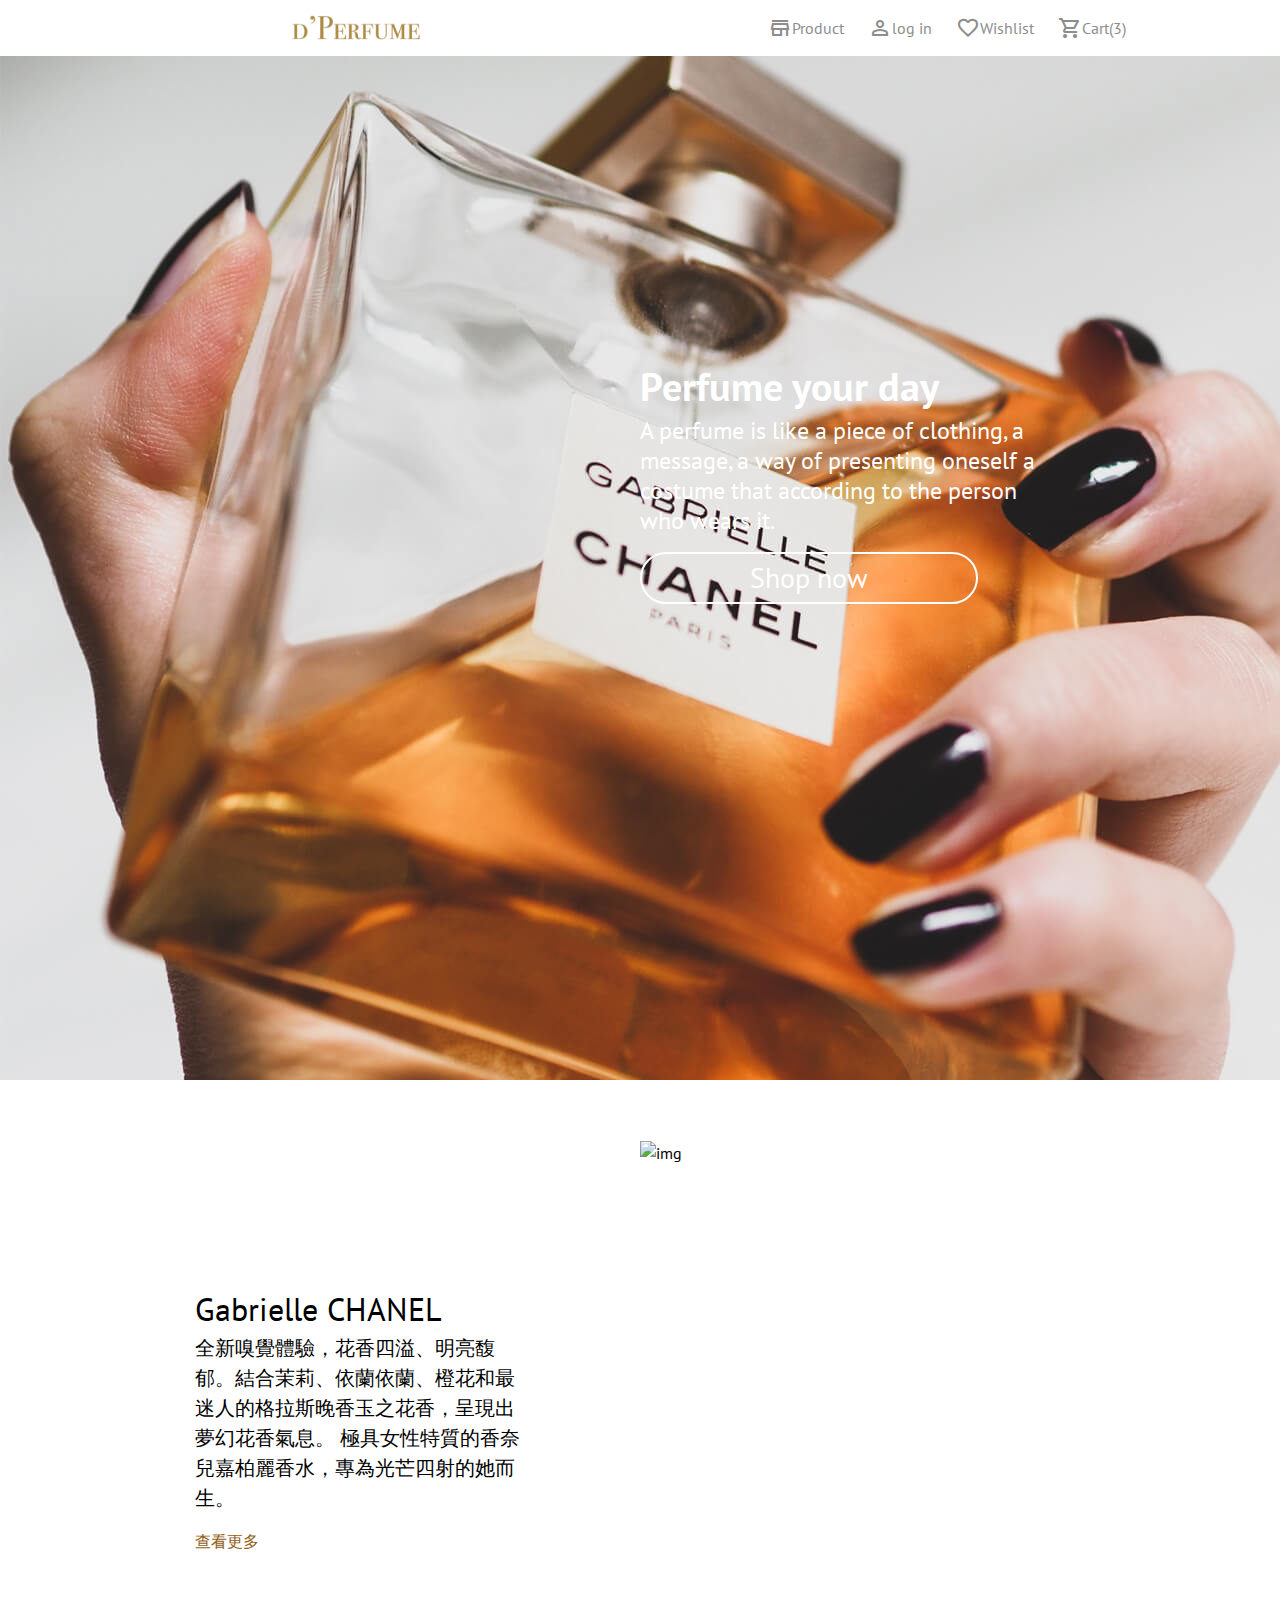
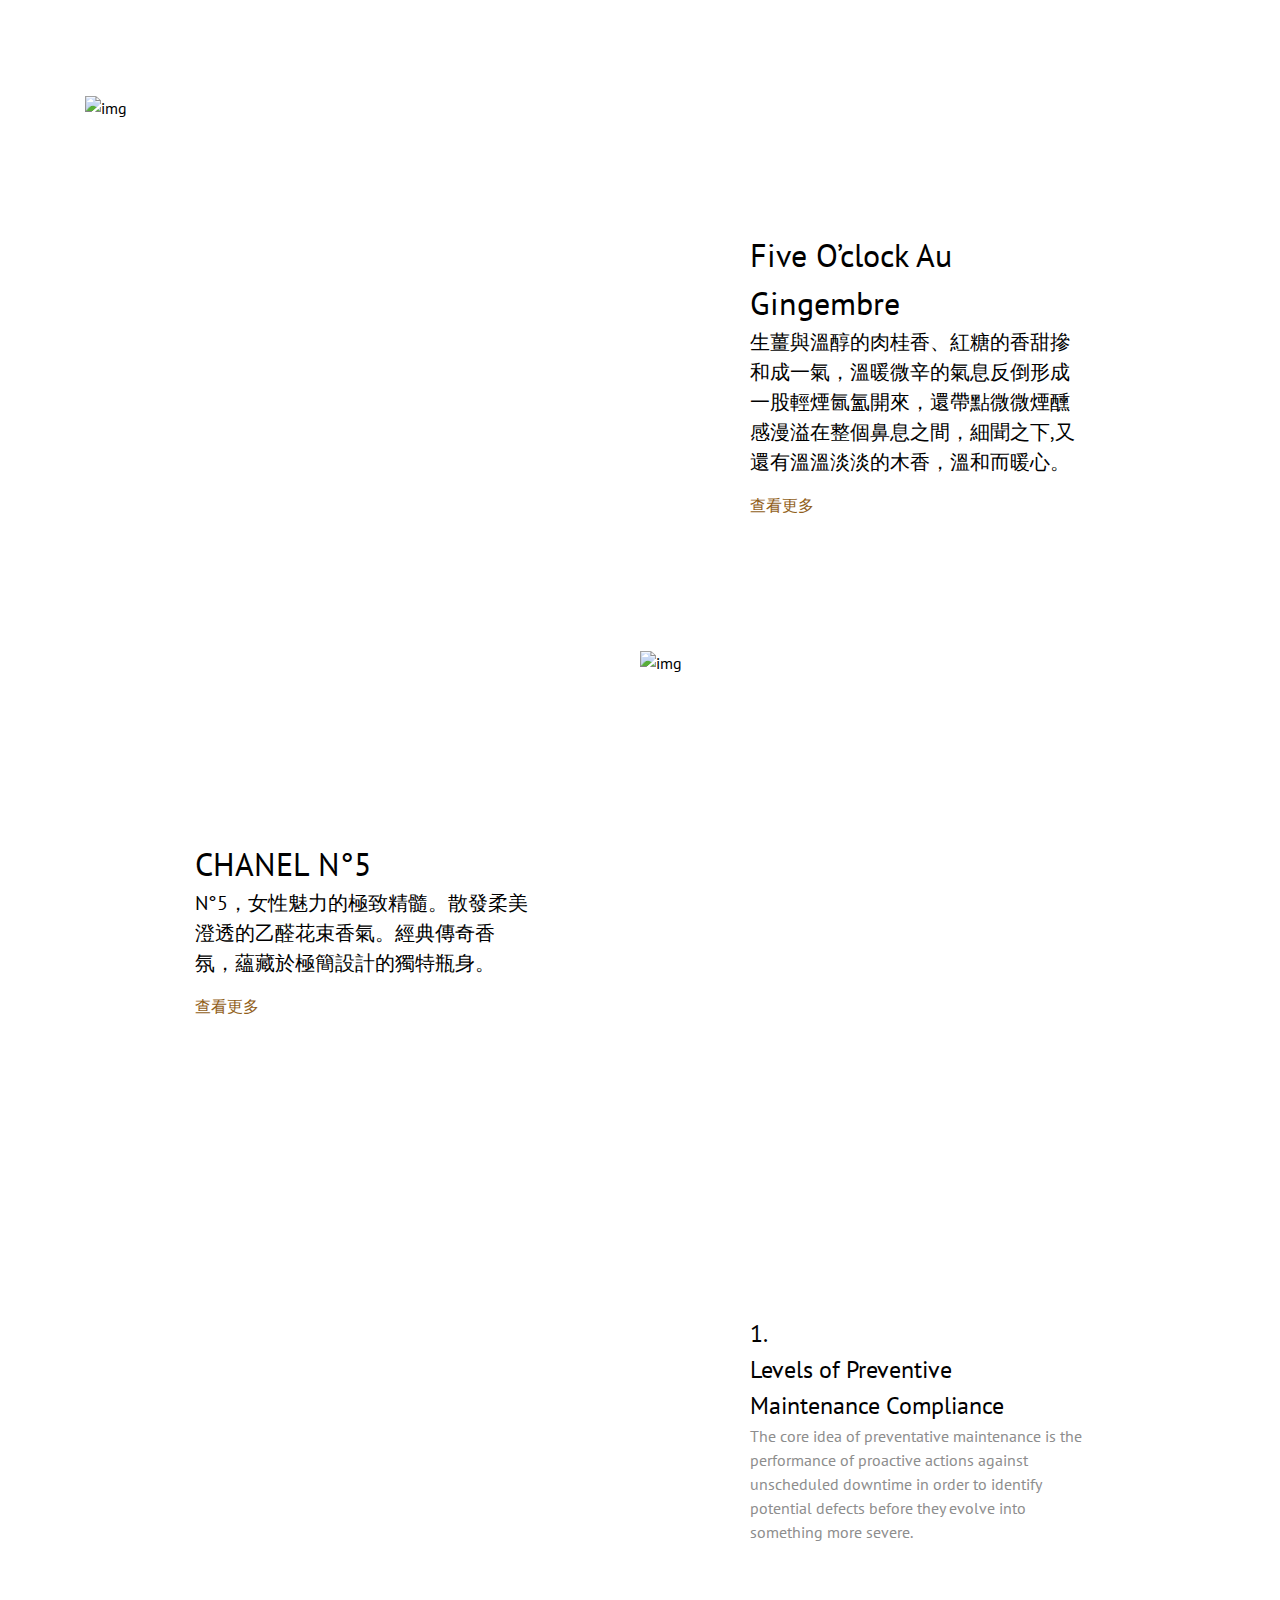
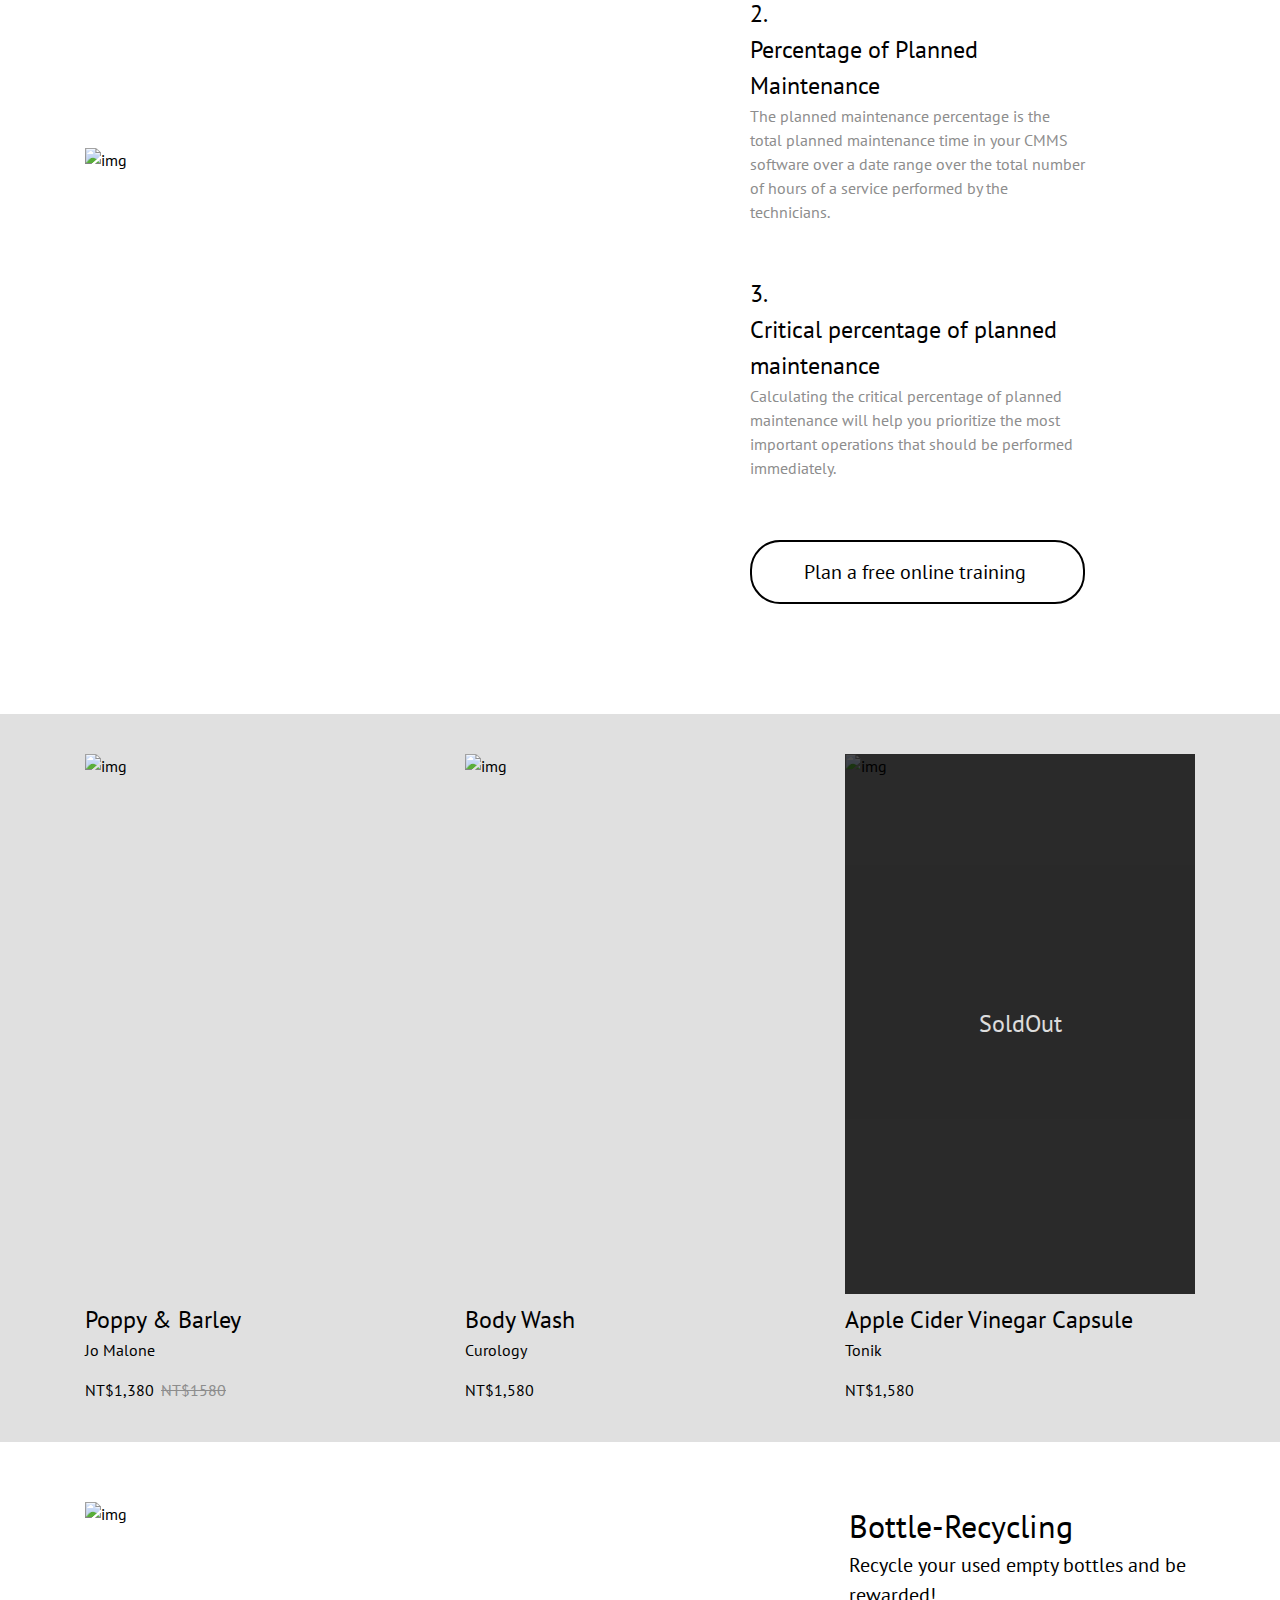
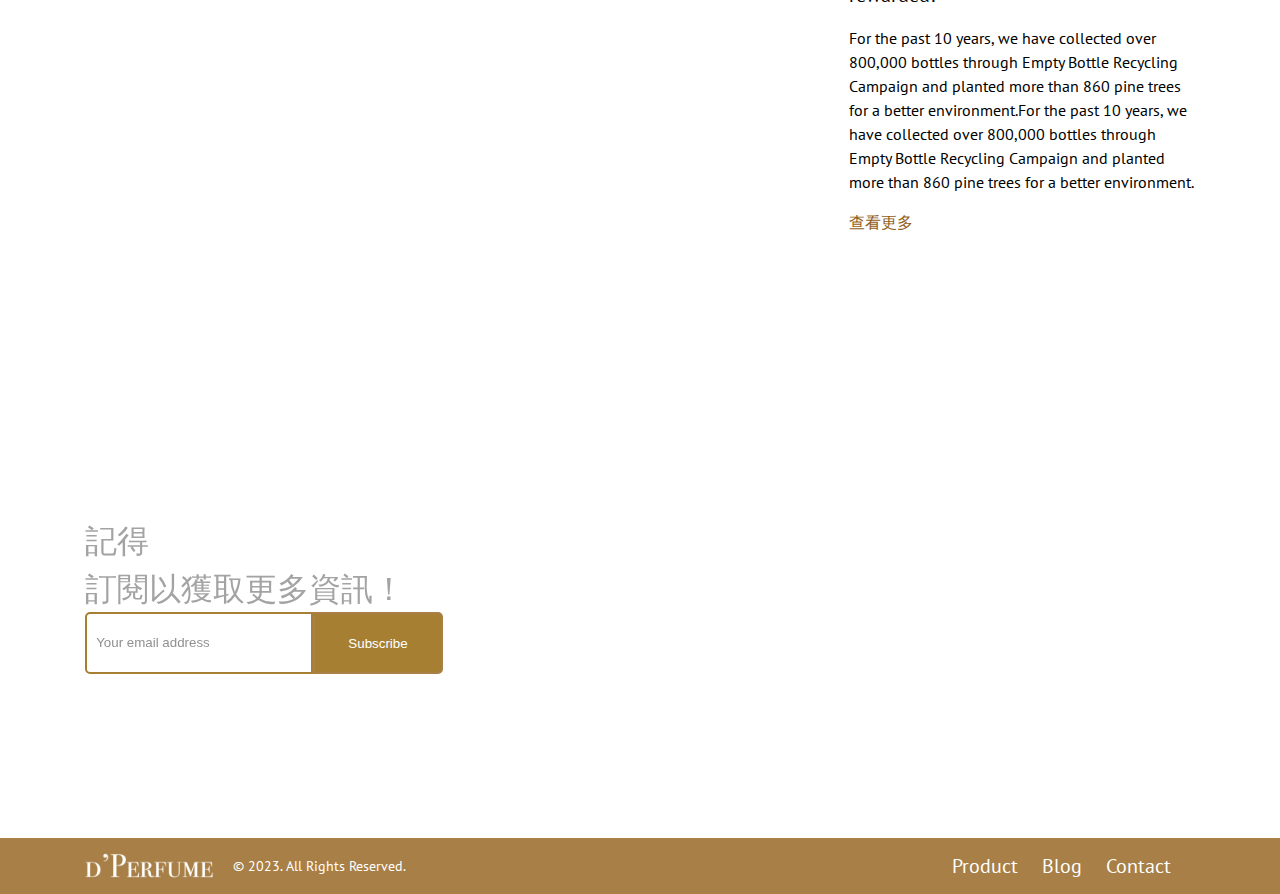
==== index.html @ e51daf15 "first" ====
<!doctype html>
<html lang="en">
  <head>
    <meta charset="UTF-8" />
    <meta http-equiv="X-UA-Compatible" content="IE=edge" />
    <meta name="viewport" content="width=device-width, initial-scale=1.0" />
    <title>Perfume</title>
    <link rel="stylesheet" href="./style/all.css" />
  </head>

  <body>
    <div class="nav d-flex align-center bg-color-white">
      <div
        class="logo padding-t9 padding-b9 d-flex align-center justify-center width-60"
      >
        <a href="#">
          <img src="./imgs/d’Perfume.png" alt="logo" />
        </a>
        <h1 class="hiddenH1">Perfume</h1>
      </div>
      <div class="menu">
        <ul class="d-flex padding-t16 padding-b16 width-40">
          <li class="d-flex margin-r24">
            <a href="#" class="d-flex decoration-none color-gray hover-nav">
              <span class="material-symbols-outlined"> store </span>
              <p>Product</p>
            </a>
          </li>
          <li class="d-flex margin-r24">
            <a href="#" class="d-flex decoration-none color-gray hover-nav">
              <span class="material-symbols-outlined"> person </span>
              <p class="nowrap">log in</p>
            </a>
          </li>
          <li class="d-flex margin-r24">
            <a href="#" class="d-flex decoration-none color-gray hover-nav">
              <span class="material-symbols-outlined"> favorite </span>
              <p>Wishlist</p>
            </a>
          </li>
          <li class="d-flex margin-r24">
            <a href="#" class="d-flex decoration-none color-gray hover-nav">
              <span class="material-symbols-outlined"> shopping_cart </span>
              <p>Cart(3)</p>
            </a>
          </li>
        </ul>
      </div>
      <div class="menu-mb d-flex width-100 end margin-r24">
        <a
          href="#"
          class="d-flex decoration-none color-gray hover-nav relative"
        >
          <span class="material-symbols-outlined number"> shopping_cart </span>
        </a>
        <a
          href=""
          class="d-flex decoration-none color-gray hover-nav margin-l24"
        >
          <span class="material-symbols-outlined"> menu </span>
        </a>
      </div>
    </div>
    <div class="container">
      <section class="introduce d-flex color-white relative">
        <div class="d-flex wrap align-center absolute">
          <h2 class="line-h60 font-40 font-weight-700">Perfume your day</h2>
          <p class="line-h30 font-24">
            A perfume is like a piece of clothing, a message, a way of
            presenting oneself a costume that according to the person who wears
            it.
          </p>
          <a
            href=""
            class="block decoration-none color-white border-radius-white padding-b12 padding-t12 padding-l108 padding-r108 margin-t16 font-28 hover-button-brown"
            >Shop now</a
          >
        </div>
      </section>
    </div>
    <div class="content product">
      <ul class="d-flex wrap height-100 gap-0">
        <li class="product-list-1 d-flex justify-center align-center">
          <div class="width-50 d-flex">
            <section class="padding-110">
              <h3 class="line-h48 font-32">Gabrielle CHANEL</h3>
              <p class="line-h30 font-20 font-light">
                全新嗅覺體驗，花香四溢、明亮馥郁。結合茉莉、依蘭依蘭、橙花和最迷人的格拉斯晚香玉之花香，呈現出夢幻花香氣息。
                極具女性特質的香奈兒嘉柏麗香水，專為光芒四射的她而生。
              </p>
              <a href="#" class="block decoration-none color-brown margin-t16"
                >查看更多</a
              >
            </section>
          </div>
          <div class="width-50">
            <div class="image-container">
              <img
                class="img-max"
                src="https://images.unsplash.com/photo-1563170351-be82bc888aa4?ixlib=rb-4.0.3&ixid=M3wxMjA3fDB8MHxwaG90by1wYWdlfHx8fGVufDB8fHx8fA%3D%3D&auto=format&fit=crop&w=736&q=80"
                alt="img"
              />
            </div>
          </div>
        </li>
        <li
          class="product-list-2 d-flex justify-center align-center row-reverse"
        >
          <div class="width-50 d-flex">
            <section class="padding-110">
              <h3 class="line-h48 font-32">Five O’clock Au Gingembre</h3>
              <p class="line-h30 font-20 font-light">
                生薑與溫醇的肉桂香、紅糖的香甜摻和成一氣，溫暖微辛的氣息反倒形成一股輕煙氤氳開來，還帶點微微煙醺感漫溢在整個鼻息之間，細聞之下,又還有溫溫淡淡的木香，溫和而暖心。
              </p>
              <a href="#" class="block decoration-none color-brown margin-t16"
                >查看更多</a
              >
            </section>
          </div>
          <div class="width-50">
            <div class="image-container">
              <img
                class="img-max"
                src="https://images.unsplash.com/photo-1588405748880-12d1d2a59f75?ixlib=rb-4.0.3&ixid=M3wxMjA3fDB8MHxwaG90by1wYWdlfHx8fGVufDB8fHx8fA%3D%3D&auto=format&fit=crop&w=687&q=80"
                alt="img"
              />
            </div>
          </div>
        </li>
        <li class="product-list-3 d-flex justify-center align-center">
          <div class="width-50 d-flex">
            <section class="padding-110">
              <h3 class="line-h48 font-32">CHANEL N°5</h3>
              <p class="line-h30 font-20 font-light">
                N°5，女性魅力的極致精髓。散發柔美澄透的乙醛花束香氣。經典傳奇香氛，蘊藏於極簡設計的獨特瓶身。
              </p>
              <a href="#" class="block decoration-none color-brown margin-t16"
                >查看更多</a
              >
            </section>
          </div>
          <div class="width-50">
            <div class="image-container">
              <img
                class="img-max"
                src="https://images.unsplash.com/photo-1610113233329-1c73b6f7fe98?ixlib=rb-4.0.3&ixid=M3wxMjA3fDB8MHxwaG90by1wYWdlfHx8fGVufDB8fHx8fA%3D%3D&auto=format&fit=crop&w=687&q=80"
                alt="img"
              />
            </div>
          </div>
        </li>
        <li
          class="product-list-4 d-flex justify-center align-center row-reverse"
        >
          <div class="width-50 d-flex">
            <section class="padding-110">
              <ul>
                <li>
                  <h3 class="line-h36 font-24">
                    1.<br />
                    Levels of Preventive Maintenance Compliance
                  </h3>
                  <p class="line-h24 font-light color-gray">
                    The core idea of preventative maintenance is the performance
                    of proactive actions against unscheduled downtime in order
                    to identify potential defects before they evolve into
                    something more severe.
                  </p>
                </li>
                <li>
                  <h3 class="line-h36 font-24 margin-t52">
                    2.<br />
                    Percentage of Planned Maintenance
                  </h3>
                  <p class="line-h24 font-light color-gray">
                    The planned maintenance percentage is the total planned
                    maintenance time in your CMMS software over a date range
                    over the total number of hours of a service performed by the
                    technicians.
                  </p>
                </li>
                <li>
                  <h3 class="line-h36 font-24 margin-t52">
                    3.<br />
                    Critical percentage of planned maintenance
                  </h3>
                  <p class="line-h24 font-light color-gray">
                    Calculating the critical percentage of planned maintenance
                    will help you prioritize the most important operations that
                    should be performed immediately.
                  </p>
                </li>
              </ul>
              <div class="button">
                <a
                  href="#"
                  class="block decoration-none border-radius-black margin-t60 padding-t18 padding-b18 padding-l52 padding-r52 font-20 color-primary hover-button-product"
                  >Plan a free online training</a
                >
              </div>
            </section>
          </div>
          <div class="width-50">
            <div>
              <img src="https://picsum.photos/555/1108" alt="img" />
            </div>
          </div>
        </li>
      </ul>
    </div>
    <div class="promotion bg-color-lightGray padding-t40 padding-b40">
      <div class="content">
        <ul class="d-flex justify-between gap-30">
          <li class="promotion-list-1 width-33">
            <div class="d-flex wrap">
              <img
                width="350px"
                height="540px"
                src="https://plus.unsplash.com/premium_photo-1670445044667-3c24bd5330b4?ixlib=rb-4.0.3&ixid=M3wxMjA3fDB8MHxwaG90by1wYWdlfHx8fGVufDB8fHx8fA%3D%3D&auto=format&fit=crop&w=687&q=80"
                alt="img"
              />
              
            </div>
            <h4 class="width-100 font-24 line-h36 margin-t8">
              Poppy & Barley
            </h4>
            <small class="width-100 font-16 line-h24"> Jo Malone </small>
            <p class="price margin-t16 relative">
              <span>NT$1,380</span>
            </p>
          </li>
          <li class="promotion-list-2 width-33">
            <div class="d-flex wrap">
              <img
                width="350px"
                height="540px"
                src="https://images.unsplash.com/photo-1533603208986-24fd819e718a?ixlib=rb-4.0.3&ixid=M3wxMjA3fDB8MHxwaG90by1wYWdlfHx8fGVufDB8fHx8fA%3D%3D&auto=format&fit=crop&w=687&q=80"
                alt="img"
              />
              
            </div>
            <h4 class="width-100 font-24 line-h36 margin-t8">Body Wash</h4>
              <small class="width-100 font-16 line-h24"> Curology </small>
              <p class="price margin-t16">NT$1,580</p>
          </li>
          <li class="promotion-list-3 width-33 ">
            <div class="d-flex wrap relative soldOut">
              <img 
                width="350px"
                height="540px"
                src="https://images.unsplash.com/photo-1541108564883-bec8126021f5?ixlib=rb-4.0.3&ixid=M3wxMjA3fDB8MHxwaG90by1wYWdlfHx8fGVufDB8fHx8fA%3D%3D&auto=format&fit=crop&w=687&q=80"
                alt="img"
              />
            
            </div>
            <h4 class="width-100 font-24 line-h36 margin-t8">
              Apple Cider Vinegar Capsule
            </h4>
            <small class="width-100 font-16 line-h24"> Tonik </small>
            <p class="price margin-t16">NT$1,580</p>
          </li>
        </ul>
      </div>
    </div>
    <div class="container">
      <div class="environment content d-flex margin-t60 margin-b60 gap-30">
        <div class="width-68">
          <img
            src="https://images.unsplash.com/photo-1588514912908-8f5891714f8d?ixlib=rb-4.0.3&ixid=M3wxMjA3fDB8MHxwaG90by1wYWdlfHx8fGVufDB8fHx8fA%3D%3D&auto=format&fit=crop&w=1169&q=80"
            alt="img"
          />
        </div>
        <div class="width-32 d-flex align-center">
          <section class="d-flex wrap">
            <h2 class="line-h48 font-32">Bottle-Recycling</h2>
            <h3 class="line-h30 font-20 font-light">
              Recycle your used empty bottles and be rewarded!
            </h3>
            <p class="line-h24 font-16 font-light margin-t16 font-light">
              For the past 10 years, we have collected over 800,000 bottles
              through Empty Bottle Recycling Campaign and planted more than 860
              pine trees for a better environment.For the past 10 years, we have
              collected over 800,000 bottles through Empty Bottle Recycling
              Campaign and planted more than 860 pine trees for a better
              environment.
            </p>
            <a href="#" class="block decoration-none color-brown margin-t16"
              >查看更多</a
            >
          </section>
        </div>
      </div>
    </div>
    <footer class="footer relative">
      <div class="footer_container">
        <div class="d-flex height-60px align-center wrap subscribe width-100">
          <h3 class="line-h48 font-32 color-gray d-flex wrap width-100">
            記得<br />訂閱以獲取更多資訊！
          </h3>
          <div class="d-flex align-center">
            <input
              class="line-h60"
              type="text"
              placeholder="  Your email address"
            />
            <button type="submit">Subscribe</button>
          </div>
        </div>
      </div>

      <div class="nav-bottom bg-color-brown ">
        <div class=" d-flex content">
          <div class="logo padding-t9 padding-b9 d-flex align-center width-60">
            <a href="#">
              <img src="./imgs/d’Perfumew.png" alt="logo" />
            </a>
            <p class="right color-white margin-l20 line-h16 font-14 nowrap">
              © 2023. All Rights Reserved.
            </p>
          </div>
          <ul
            class="footer-list d-flex align-center color-white end width-100 line-h24 font-20"
          >
            <li class="margin-r24">
              <a href="#" class="decoration-none color-white">Product</a>
            </li>
            <li class="margin-r24">
              <a href="#" class="decoration-none color-white">Blog</a>
            </li>
            <li class="margin-r24">
              <a href="#" class="decoration-none color-white">Contact</a>
            </li>
          </ul>
        </div>
      </div>
    </footer>
  </body>
</html>
---- style/all.css ----
@import url("https://fonts.googleapis.com/css2?family=PT+Sans:ital,wght@0,400;0,700;1,400;1,700&display=swap");
@import url("https://fonts.googleapis.com/css2?family=Material+Symbols+Outlined:opsz,wght,FILL,GRAD@20..48,100..700,0..1,-50..200");
html, body, div, span, applet, object, iframe,
h1, h2, h3, h4, h5, h6, p, blockquote, pre,
a, abbr, acronym, address, big, cite, code,
del, dfn, em, img, ins, kbd, q, s, samp,
small, strike, strong, sub, sup, tt, var,
b, u, i, center,
dl, dt, dd, ol, ul, li,
fieldset, form, label, legend,
table, caption, tbody, tfoot, thead, tr, th, td,
article, aside, canvas, details, embed,
figure, figcaption, footer, header, hgroup,
menu, nav, output, ruby, section, summary,
time, mark, audio, video {
  margin: 0;
  padding: 0;
  border: 0;
  font-size: 100%;
  font: inherit;
  vertical-align: baseline;
}

/* HTML5 display-role reset for older browsers */
article, aside, details, figcaption, figure,
footer, header, hgroup, menu, nav, section {
  display: block;
}

body {
  line-height: 1;
}

ol, ul {
  list-style: none;
}

blockquote, q {
  quotes: none;
}

blockquote:before, blockquote:after,
q:before, q:after {
  content: "";
  content: none;
}

table {
  border-collapse: collapse;
  border-spacing: 0;
}

body {
  font-family: "PT Sans", sans-serif;
  font-weight: 400;
  box-sizing: border-box;
  line-height: 24px;
  background-image: url("../imgs/banner.jpg");
  background-repeat: no-repeat;
  width: 100%;
  height: 600px;
}

.font-weight-700 {
  font-weight: 700;
}
.font-light {
  font-weight: lighter;
}

img {
  max-width: 100%;
  height: auto;
  display: block;
}

footer {
  background-image: url(https://images.unsplash.com/photo-1598634222670-87c5f558119c?ixlib=rb-4.0.3&ixid=M3wxMjA3fDB8MHxwaG90by1wYWdlfHx8fGVufDB8fHx8fA%3D%3D&auto=format&fit=crop&w=1170&q=80);
  background-repeat: no-repeat;
  background-size: cover;
  background-position: bottom;
  opacity: 0.8;
  width: 100%;
  height: 600px;
}

.container {
  max-width: 1920px;
  margin: 0 auto;
}

.content {
  max-width: 1110px;
  margin: 0 auto;
}

.footer_container {
  max-width: 1110px;
  margin: 0 auto;
  padding: 0px 15px;
}

.d-flex {
  display: flex;
}

.row-reverse {
  flex-direction: row-reverse;
}

.wrap {
  flex-wrap: wrap;
}

.justify-between {
  justify-content: space-between;
}
.justify-center {
  justify-content: center;
}
.justify-evenly {
  justify-content: space-evenly;
}

.start {
  justify-content: flex-start;
}

.end {
  justify-content: flex-end;
}

.align-center {
  align-items: center;
}

.inline-block {
  display: inline-block;
}

.block {
  display: block;
}

.nowrap {
  white-space: nowrap;
}

.none {
  display: none;
}

.margin-auto {
  margin: 0 auto;
}
.margin-t8 {
  margin-top: 8px;
}
.margin-t16 {
  margin-top: 16px;
}
.margin-t20 {
  margin-top: 20px;
}
.margin-t40 {
  margin-top: 40px;
}
.margin-t52 {
  margin-top: 52px;
}
.margin-t60 {
  margin-top: 60px;
}
.margin-r24 {
  margin-right: 24px;
}
.margin-l20 {
  margin-left: 20px;
}
.margin-l24 {
  margin-left: 24px;
}
.margin-b22 {
  margin-bottom: 22px;
}
.margin-b60 {
  margin-bottom: 60px;
}

.padding-108 {
  padding: 108px;
}
.padding-110 {
  padding: 110px;
}
.padding-t9 {
  padding-top: 9px;
}
.padding-t12 {
  padding-top: 12px;
}
.padding-t16 {
  padding-top: 16px;
}
.padding-t18 {
  padding-top: 18px;
}
.padding-t40 {
  padding-top: 40px;
}
.padding-t110 {
  padding-top: 110px;
}
.padding-b9 {
  padding-bottom: 9px;
}
.padding-b12 {
  padding-bottom: 12px;
}
.padding-b16 {
  padding-bottom: 16px;
}
.padding-b18 {
  padding-bottom: 18px;
}
.padding-b40 {
  padding-bottom: 40px;
}
.padding-b110 {
  padding-bottom: 110px;
}
.padding-r24 {
  padding-right: 24px;
}
.padding-r52 {
  padding-right: 52px;
}
.padding-r108 {
  padding-right: 108px;
}
.padding-l24 {
  padding-left: 24px;
}
.padding-l52 {
  padding-left: 52px;
}
.padding-l108 {
  padding-left: 108px;
}

.gap-0 {
  gap: 0;
}
.gap-10 {
  gap: 10px;
}
.gap-30 {
  gap: 30px;
}

.line-h24 {
  line-height: 24px;
}
.line-h30 {
  line-height: 30px;
}
.line-h36 {
  line-height: 36px;
}
.line-h48 {
  line-height: 48px;
}
.line-h60 {
  line-height: 60px;
}

.border-radius-white {
  border-radius: 30px;
  border: 2px solid #FFFFFF;
}
.border-radius-black {
  border-radius: 30px;
  border: 2px solid #000000;
}
.border-radius-subscribe {
  border-radius: 0px 4px 4px 0px;
}

.font-primary {
  font-size: 16px;
}
.font-14 {
  font-size: 14px;
}
.font-20 {
  font-size: 20px;
}
.font-24 {
  font-size: 24px;
}
.font-28 {
  font-size: 28px;
}
.font-32 {
  font-size: 32px;
}
.font-40 {
  font-size: 40px;
}

.color-primary {
  color: #000000;
}
.color-brown {
  color: #916019;
}
.color-lightBrown {
  color: #AC8A46;
}
.color-gray {
  color: #8D8D8D;
}
.color-lightGray {
  color: #E0E0E0;
}
.color-white {
  color: #FFFFFF;
}

.bg-color-white {
  background-color: #FFFFFF;
}
.bg-color-lightGray {
  background-color: #E0E0E0;
}
.bg-color-brown {
  background-color: #916019;
}

.width-30 {
  width: 30%;
}
.width-32 {
  width: 32%;
}
.width-33 {
  width: 33%;
}
.width-40 {
  width: 40%;
}
.width-45 {
  width: 45%;
}
.width-50 {
  width: 50%;
}
.width-60 {
  width: 60%;
}
.width-68 {
  width: 68%;
}
.width-70 {
  width: 70%;
}
.width-100 {
  width: 100%;
}

.height-20 {
  height: 20%;
}
.height-50 {
  height: 50%;
}
.height-100 {
  height: 100%;
}
.height-60px {
  height: 60px;
}

.hiddenH1 {
  text-indent: 101%;
  white-space: nowrap;
  overflow: hidden;
}

.relative {
  position: relative;
}

.absolute {
  position: absolute;
}

.border {
  border: 1px solid red;
}

.image-container {
  position: relative;
  overflow: hidden;
  width: 100%;
  height: 0;
  padding-bottom: 100%;
}

.img-max {
  position: absolute;
  top: 0;
  left: 0;
  width: 555px;
  height: 555px;
  -o-object-fit: cover;
     object-fit: cover;
}

.img-promotion {
  position: absolute;
  top: 0;
  left: 0;
  -o-object-fit: cover;
     object-fit: cover;
}

input {
  width: 220px;
  height: 56px;
  border-radius: 5px 0px 0px 5px;
  border: 2px solid #916000;
}

button {
  width: 130px;
  height: 62px;
  background-color: #916000;
  display: inline-block;
  border: 2px solid #916019;
  border-radius: 0px 5px 5px 0px;
  color: #FFFFFF;
}

.nav-bottom {
  position: absolute;
  bottom: 0px;
  width: 100%;
}

.active-page {
  border-bottom: 1px solid #AC8A46;
  color: #AC8A46;
}

.hover-page:hover {
  border-bottom: 1px solid #AC8A46;
  color: #AC8A46;
}
.hover-nav:hover {
  color: #000000;
}
.hover-button-white:hover {
  border: #FFFFFF 2px solid;
  color: #FFFFFF;
}
.hover-button-brown:hover {
  border: #916019 1px solid;
  background-color: #916019;
}
.hover-button-product:hover {
  border: #916019 2px solid;
  background-color: #916019;
  color: #FFFFFF;
}

.decoration-none {
  text-decoration: none;
}

.number::after {
  content: "3";
  position: absolute;
  width: 14px;
  height: 14px;
  border-radius: 50%;
  background-color: #916019;
  top: -4px;
  left: 12px;
  color: #FFFFFF;
  font-size: 10px;
  text-align: center;
}

.price span::after {
  content: "NT$1580";
  color: #8D8D8D;
  text-decoration: line-through;
  position: absolute;
  left: 76px;
}

.email::after {
  content: "Subscribe";
  position: absolute;
  width: 142px;
  height: 68px;
  background-color: #916019;
  border-radius: 2px;
  top: 21px;
  left: 228px;
  color: #FFFFFF;
  text-align: center;
  line-height: 62px;
  font-size: 16px;
}

.soldOut {
  background-color: #8D8D8D;
  -o-object-fit: contain;
     object-fit: contain;
  z-index: 990;
}

.promotion-list-3 div::before {
  content: "SoldOut";
  position: absolute;
  top: 0;
  left: 0;
  width: 100%;
  height: 100%;
  font-size: 24px;
  line-height: 36px;
  background-color: black;
  opacity: 0.7;
  z-index: 1;
  color: #FFFFFF;
  display: flex;
  justify-content: center;
  align-items: center;
}

.menu-mb {
  display: none;
}
@media (max-width: 992px) {
  .menu-mb {
    display: block;
    display: flex;
  }
}
@media (max-width: 1200px) {
  .menu-mb {
    display: block;
    display: flex;
  }
}
@media (max-width: 992px) {
  .menu-mb {
    display: block;
    display: flex;
  }
}
@media (max-width: 768px) {
  .menu-mb {
    display: block;
    display: flex;
  }
}
@media (max-width: 576px) {
  .menu-mb {
    display: block;
    display: flex;
  }
}
@media (max-width: 375px) {
  .menu-mb {
    display: block;
    display: flex;
  }
}

.menu {
  display: block;
}
@media (max-width: 992px) {
  .menu {
    display: none;
  }
}
@media (max-width: 1200px) {
  .menu {
    display: none;
  }
}
@media (max-width: 992px) {
  .menu {
    display: none;
  }
}
@media (max-width: 768px) {
  .menu {
    display: none;
  }
}
@media (max-width: 576px) {
  .menu {
    display: none;
  }
}
@media (max-width: 375px) {
  .menu {
    display: none;
  }
}

.introduce {
  left: 60%;
  top: 300px;
  width: 25%;
}
@media (max-width: 1550px) {
  .introduce {
    left: 50%;
    width: 33%;
  }
}
@media (max-width: 1200px) {
  .introduce {
    left: 50%;
    width: 33%;
  }
}
@media (max-width: 992px) {
  .introduce {
    left: 50%;
    width: 33%;
  }
}
@media (max-width: 768px) {
  .introduce {
    left: 50%;
    width: 33%;
  }
}
@media (max-width: 576px) {
  .introduce {
    left: 50%;
    width: 33%;
  }
}
@media (max-width: 375px) {
  .introduce {
    left: 50%;
    width: 33%;
  }
}
@media (max-width: 1200px) {
  .introduce {
    left: 40%;
    width: 56%;
  }
}
@media (max-width: 1200px) {
  .introduce {
    left: 40%;
    width: 56%;
  }
}
@media (max-width: 992px) {
  .introduce {
    left: 40%;
    width: 56%;
  }
}
@media (max-width: 768px) {
  .introduce {
    left: 40%;
    width: 56%;
  }
}
@media (max-width: 576px) {
  .introduce {
    left: 40%;
    width: 56%;
  }
}
@media (max-width: 375px) {
  .introduce {
    left: 40%;
    width: 56%;
  }
}
@media (max-width: 768px) {
  .introduce {
    left: 0%;
    margin: 0 auto;
    width: 80%;
  }
}
@media (max-width: 1200px) {
  .introduce {
    left: 0%;
    margin: 0 auto;
    width: 80%;
  }
}
@media (max-width: 992px) {
  .introduce {
    left: 0%;
    margin: 0 auto;
    width: 80%;
  }
}
@media (max-width: 768px) {
  .introduce {
    left: 0%;
    margin: 0 auto;
    width: 80%;
  }
}
@media (max-width: 576px) {
  .introduce {
    left: 0%;
    margin: 0 auto;
    width: 80%;
  }
}
@media (max-width: 375px) {
  .introduce {
    left: 0%;
    margin: 0 auto;
    width: 80%;
  }
}
@media (max-width: 576px) {
  .introduce {
    width: 90%;
  }
}
@media (max-width: 1200px) {
  .introduce {
    width: 90%;
  }
}
@media (max-width: 992px) {
  .introduce {
    width: 90%;
  }
}
@media (max-width: 768px) {
  .introduce {
    width: 90%;
  }
}
@media (max-width: 576px) {
  .introduce {
    width: 90%;
  }
}
@media (max-width: 375px) {
  .introduce {
    width: 90%;
  }
}
@media (max-width: 375px) {
  .introduce {
    width: 100%;
  }
}
@media (max-width: 1200px) {
  .introduce {
    width: 100%;
  }
}
@media (max-width: 992px) {
  .introduce {
    width: 100%;
  }
}
@media (max-width: 768px) {
  .introduce {
    width: 100%;
  }
}
@media (max-width: 576px) {
  .introduce {
    width: 100%;
  }
}
@media (max-width: 375px) {
  .introduce {
    width: 100%;
  }
}

@media (max-width: 375px) {
  .introduce h2 {
    font-size: 32px;
    line-height: 48px;
  }
}
@media (max-width: 1200px) {
  .introduce h2 {
    font-size: 32px;
    line-height: 48px;
  }
}
@media (max-width: 992px) {
  .introduce h2 {
    font-size: 32px;
    line-height: 48px;
  }
}
@media (max-width: 768px) {
  .introduce h2 {
    font-size: 32px;
    line-height: 48px;
  }
}
@media (max-width: 576px) {
  .introduce h2 {
    font-size: 32px;
    line-height: 48px;
  }
}
@media (max-width: 375px) {
  .introduce h2 {
    font-size: 32px;
    line-height: 48px;
  }
}

@media (max-width: 576px) {
  .introduce a {
    margin: 0 auto;
    margin-top: 13px;
    line-height: 34px;
    font-size: 28px;
  }
}
@media (max-width: 1200px) {
  .introduce a {
    margin: 0 auto;
    margin-top: 13px;
    line-height: 34px;
    font-size: 28px;
  }
}
@media (max-width: 992px) {
  .introduce a {
    margin: 0 auto;
    margin-top: 13px;
    line-height: 34px;
    font-size: 28px;
  }
}
@media (max-width: 768px) {
  .introduce a {
    margin: 0 auto;
    margin-top: 13px;
    line-height: 34px;
    font-size: 28px;
  }
}
@media (max-width: 576px) {
  .introduce a {
    margin: 0 auto;
    margin-top: 13px;
    line-height: 34px;
    font-size: 28px;
  }
}
@media (max-width: 375px) {
  .introduce a {
    margin: 0 auto;
    margin-top: 13px;
    line-height: 34px;
    font-size: 28px;
  }
}
@media (max-width: 375px) {
  .introduce a {
    padding: 14px 108px;
  }
}
@media (max-width: 1200px) {
  .introduce a {
    padding: 14px 108px;
  }
}
@media (max-width: 992px) {
  .introduce a {
    padding: 14px 108px;
  }
}
@media (max-width: 768px) {
  .introduce a {
    padding: 14px 108px;
  }
}
@media (max-width: 576px) {
  .introduce a {
    padding: 14px 108px;
  }
}
@media (max-width: 375px) {
  .introduce a {
    padding: 14px 108px;
  }
}

@media (max-width: 375px) {
  .logo {
    margin-left: 24px;
  }
}
@media (max-width: 1200px) {
  .logo {
    margin-left: 24px;
  }
}
@media (max-width: 992px) {
  .logo {
    margin-left: 24px;
  }
}
@media (max-width: 768px) {
  .logo {
    margin-left: 24px;
  }
}
@media (max-width: 576px) {
  .logo {
    margin-left: 24px;
  }
}
@media (max-width: 375px) {
  .logo {
    margin-left: 24px;
  }
}

.product {
  margin-top: 1085px;
}

@media (max-width: 992px) {
  .footer-list {
    display: none;
  }
}
@media (max-width: 1200px) {
  .footer-list {
    display: none;
  }
}
@media (max-width: 992px) {
  .footer-list {
    display: none;
  }
}
@media (max-width: 768px) {
  .footer-list {
    display: none;
  }
}
@media (max-width: 576px) {
  .footer-list {
    display: none;
  }
}
@media (max-width: 375px) {
  .footer-list {
    display: none;
  }
}

@media (max-width: 992px) {
  .right {
    white-space: nowrap;
  }
}
@media (max-width: 1200px) {
  .right {
    white-space: nowrap;
  }
}
@media (max-width: 992px) {
  .right {
    white-space: nowrap;
  }
}
@media (max-width: 768px) {
  .right {
    white-space: nowrap;
  }
}
@media (max-width: 576px) {
  .right {
    white-space: nowrap;
  }
}
@media (max-width: 375px) {
  .right {
    white-space: nowrap;
  }
}

@media (max-width: 992px) {
  .container,
  .content {
    padding: 0px 15px;
  }
}
@media (max-width: 1200px) {
  .container,
  .content {
    padding: 0px 15px;
  }
}
@media (max-width: 992px) {
  .container,
  .content {
    padding: 0px 15px;
  }
}
@media (max-width: 768px) {
  .container,
  .content {
    padding: 0px 15px;
  }
}
@media (max-width: 576px) {
  .container,
  .content {
    padding: 0px 15px;
  }
}
@media (max-width: 375px) {
  .container,
  .content {
    padding: 0px 15px;
  }
}

.subscribe {
  padding: 13% 0px;
}
@media (max-width: 1550px) {
  .subscribe {
    padding: 20% 0px;
    margin: 0 auto;
  }
}
@media (max-width: 1200px) {
  .subscribe {
    padding: 20% 0px;
    margin: 0 auto;
  }
}
@media (max-width: 992px) {
  .subscribe {
    padding: 20% 0px;
    margin: 0 auto;
  }
}
@media (max-width: 768px) {
  .subscribe {
    padding: 20% 0px;
    margin: 0 auto;
  }
}
@media (max-width: 576px) {
  .subscribe {
    padding: 20% 0px;
    margin: 0 auto;
  }
}
@media (max-width: 375px) {
  .subscribe {
    padding: 20% 0px;
    margin: 0 auto;
  }
}
@media (max-width: 768px) {
  .subscribe {
    padding: 30% 0px;
    justify-content: center;
  }
}
@media (max-width: 1200px) {
  .subscribe {
    padding: 30% 0px;
    justify-content: center;
  }
}
@media (max-width: 992px) {
  .subscribe {
    padding: 30% 0px;
    justify-content: center;
  }
}
@media (max-width: 768px) {
  .subscribe {
    padding: 30% 0px;
    justify-content: center;
  }
}
@media (max-width: 576px) {
  .subscribe {
    padding: 30% 0px;
    justify-content: center;
  }
}
@media (max-width: 375px) {
  .subscribe {
    padding: 30% 0px;
    justify-content: center;
  }
}

@media (max-width: 768px) {
  .subscribe h3 {
    justify-content: center;
  }
}
@media (max-width: 1200px) {
  .subscribe h3 {
    justify-content: center;
  }
}
@media (max-width: 992px) {
  .subscribe h3 {
    justify-content: center;
  }
}
@media (max-width: 768px) {
  .subscribe h3 {
    justify-content: center;
  }
}
@media (max-width: 576px) {
  .subscribe h3 {
    justify-content: center;
  }
}
@media (max-width: 375px) {
  .subscribe h3 {
    justify-content: center;
  }
}

@media (max-width: 992px) {
  .product li {
    flex-wrap: wrap;
    flex-direction: column-reverse;
  }
}
@media (max-width: 1200px) {
  .product li {
    flex-wrap: wrap;
    flex-direction: column-reverse;
  }
}
@media (max-width: 992px) {
  .product li {
    flex-wrap: wrap;
    flex-direction: column-reverse;
  }
}
@media (max-width: 768px) {
  .product li {
    flex-wrap: wrap;
    flex-direction: column-reverse;
  }
}
@media (max-width: 576px) {
  .product li {
    flex-wrap: wrap;
    flex-direction: column-reverse;
  }
}
@media (max-width: 375px) {
  .product li {
    flex-wrap: wrap;
    flex-direction: column-reverse;
  }
}

@media (max-width: 992px) {
  .product .product-list-1 div,
  .product .product-list-2 div,
  .product .product-list-3 div,
  .product .product-list-4 div {
    width: 100%;
    margin: 0 auto;
    margin-top: 8px;
  }
  .product .product-list-1 div .img-max,
  .product .product-list-2 div .img-max,
  .product .product-list-3 div .img-max,
  .product .product-list-4 div .img-max {
    width: 100%;
    height: 100%;
  }
}
@media (max-width: 1200px) {
  .product .product-list-1 div,
  .product .product-list-2 div,
  .product .product-list-3 div,
  .product .product-list-4 div {
    width: 100%;
    margin: 0 auto;
    margin-top: 8px;
  }
  .product .product-list-1 div .img-max,
  .product .product-list-2 div .img-max,
  .product .product-list-3 div .img-max,
  .product .product-list-4 div .img-max {
    width: 100%;
    height: 100%;
  }
}
@media (max-width: 992px) {
  .product .product-list-1 div,
  .product .product-list-2 div,
  .product .product-list-3 div,
  .product .product-list-4 div {
    width: 100%;
    margin: 0 auto;
    margin-top: 8px;
  }
  .product .product-list-1 div .img-max,
  .product .product-list-2 div .img-max,
  .product .product-list-3 div .img-max,
  .product .product-list-4 div .img-max {
    width: 100%;
    height: 100%;
  }
}
@media (max-width: 768px) {
  .product .product-list-1 div,
  .product .product-list-2 div,
  .product .product-list-3 div,
  .product .product-list-4 div {
    width: 100%;
    margin: 0 auto;
    margin-top: 8px;
  }
  .product .product-list-1 div .img-max,
  .product .product-list-2 div .img-max,
  .product .product-list-3 div .img-max,
  .product .product-list-4 div .img-max {
    width: 100%;
    height: 100%;
  }
}
@media (max-width: 576px) {
  .product .product-list-1 div,
  .product .product-list-2 div,
  .product .product-list-3 div,
  .product .product-list-4 div {
    width: 100%;
    margin: 0 auto;
    margin-top: 8px;
  }
  .product .product-list-1 div .img-max,
  .product .product-list-2 div .img-max,
  .product .product-list-3 div .img-max,
  .product .product-list-4 div .img-max {
    width: 100%;
    height: 100%;
  }
}
@media (max-width: 375px) {
  .product .product-list-1 div,
  .product .product-list-2 div,
  .product .product-list-3 div,
  .product .product-list-4 div {
    width: 100%;
    margin: 0 auto;
    margin-top: 8px;
  }
  .product .product-list-1 div .img-max,
  .product .product-list-2 div .img-max,
  .product .product-list-3 div .img-max,
  .product .product-list-4 div .img-max {
    width: 100%;
    height: 100%;
  }
}

@media (max-width: 992px) {
  .product .product-list-1 div a,
  .product .product-list-2 div a,
  .product .product-list-3 div a {
    margin-top: 8px;
  }
}
@media (max-width: 1200px) {
  .product .product-list-1 div a,
  .product .product-list-2 div a,
  .product .product-list-3 div a {
    margin-top: 8px;
  }
}
@media (max-width: 992px) {
  .product .product-list-1 div a,
  .product .product-list-2 div a,
  .product .product-list-3 div a {
    margin-top: 8px;
  }
}
@media (max-width: 768px) {
  .product .product-list-1 div a,
  .product .product-list-2 div a,
  .product .product-list-3 div a {
    margin-top: 8px;
  }
}
@media (max-width: 576px) {
  .product .product-list-1 div a,
  .product .product-list-2 div a,
  .product .product-list-3 div a {
    margin-top: 8px;
  }
}
@media (max-width: 375px) {
  .product .product-list-1 div a,
  .product .product-list-2 div a,
  .product .product-list-3 div a {
    margin-top: 8px;
  }
}

@media (max-width: 992px) {
  .product .product-list-1 section,
  .product .product-list-2 section,
  .product .product-list-3 section,
  .product .product-list-4 section {
    padding: 0px;
  }
}
@media (max-width: 1200px) {
  .product .product-list-1 section,
  .product .product-list-2 section,
  .product .product-list-3 section,
  .product .product-list-4 section {
    padding: 0px;
  }
}
@media (max-width: 992px) {
  .product .product-list-1 section,
  .product .product-list-2 section,
  .product .product-list-3 section,
  .product .product-list-4 section {
    padding: 0px;
  }
}
@media (max-width: 768px) {
  .product .product-list-1 section,
  .product .product-list-2 section,
  .product .product-list-3 section,
  .product .product-list-4 section {
    padding: 0px;
  }
}
@media (max-width: 576px) {
  .product .product-list-1 section,
  .product .product-list-2 section,
  .product .product-list-3 section,
  .product .product-list-4 section {
    padding: 0px;
  }
}
@media (max-width: 375px) {
  .product .product-list-1 section,
  .product .product-list-2 section,
  .product .product-list-3 section,
  .product .product-list-4 section {
    padding: 0px;
  }
}

@media (max-width: 992px) {
  .product .product-list-2,
  .product .product-list-3,
  .product .product-list-4 {
    margin-top: 32px;
  }
}
@media (max-width: 1200px) {
  .product .product-list-2,
  .product .product-list-3,
  .product .product-list-4 {
    margin-top: 32px;
  }
}
@media (max-width: 992px) {
  .product .product-list-2,
  .product .product-list-3,
  .product .product-list-4 {
    margin-top: 32px;
  }
}
@media (max-width: 768px) {
  .product .product-list-2,
  .product .product-list-3,
  .product .product-list-4 {
    margin-top: 32px;
  }
}
@media (max-width: 576px) {
  .product .product-list-2,
  .product .product-list-3,
  .product .product-list-4 {
    margin-top: 32px;
  }
}
@media (max-width: 375px) {
  .product .product-list-2,
  .product .product-list-3,
  .product .product-list-4 {
    margin-top: 32px;
  }
}

@media (max-width: 992px) {
  .product-list-4 h3 {
    line-height: 36px;
  }
}
@media (max-width: 1200px) {
  .product-list-4 h3 {
    line-height: 36px;
  }
}
@media (max-width: 992px) {
  .product-list-4 h3 {
    line-height: 36px;
  }
}
@media (max-width: 768px) {
  .product-list-4 h3 {
    line-height: 36px;
  }
}
@media (max-width: 576px) {
  .product-list-4 h3 {
    line-height: 36px;
  }
}
@media (max-width: 375px) {
  .product-list-4 h3 {
    line-height: 36px;
  }
}

@media (max-width: 992px) {
  .product-list-4 p {
    line-height: 20px;
  }
}
@media (max-width: 1200px) {
  .product-list-4 p {
    line-height: 20px;
  }
}
@media (max-width: 992px) {
  .product-list-4 p {
    line-height: 20px;
  }
}
@media (max-width: 768px) {
  .product-list-4 p {
    line-height: 20px;
  }
}
@media (max-width: 576px) {
  .product-list-4 p {
    line-height: 20px;
  }
}
@media (max-width: 375px) {
  .product-list-4 p {
    line-height: 20px;
  }
}

@media (max-width: 768px) {
  .button > a {
    margin-top: 20px;
    padding: 18px 52px;
    text-align: center;
  }
}
@media (max-width: 1200px) {
  .button > a {
    margin-top: 20px;
    padding: 18px 52px;
    text-align: center;
  }
}
@media (max-width: 992px) {
  .button > a {
    margin-top: 20px;
    padding: 18px 52px;
    text-align: center;
  }
}
@media (max-width: 768px) {
  .button > a {
    margin-top: 20px;
    padding: 18px 52px;
    text-align: center;
  }
}
@media (max-width: 576px) {
  .button > a {
    margin-top: 20px;
    padding: 18px 52px;
    text-align: center;
  }
}
@media (max-width: 375px) {
  .button > a {
    margin-top: 20px;
    padding: 18px 52px;
    text-align: center;
  }
}

@media (max-width: 992px) {
  .promotion {
    margin-top: 40px;
  }
}
@media (max-width: 1200px) {
  .promotion {
    margin-top: 40px;
  }
}
@media (max-width: 992px) {
  .promotion {
    margin-top: 40px;
  }
}
@media (max-width: 768px) {
  .promotion {
    margin-top: 40px;
  }
}
@media (max-width: 576px) {
  .promotion {
    margin-top: 40px;
  }
}
@media (max-width: 375px) {
  .promotion {
    margin-top: 40px;
  }
}

@media (max-width: 992px) {
  .promotion ul {
    flex-wrap: wrap;
    justify-content: center;
  }
}
@media (max-width: 1200px) {
  .promotion ul {
    flex-wrap: wrap;
    justify-content: center;
  }
}
@media (max-width: 992px) {
  .promotion ul {
    flex-wrap: wrap;
    justify-content: center;
  }
}
@media (max-width: 768px) {
  .promotion ul {
    flex-wrap: wrap;
    justify-content: center;
  }
}
@media (max-width: 576px) {
  .promotion ul {
    flex-wrap: wrap;
    justify-content: center;
  }
}
@media (max-width: 375px) {
  .promotion ul {
    flex-wrap: wrap;
    justify-content: center;
  }
}

@media (max-width: 992px) {
  .promotion-list-1,
  .promotion-list-2,
  .promotion-list-3 {
    width: 100%;
  }
}
@media (max-width: 1200px) {
  .promotion-list-1,
  .promotion-list-2,
  .promotion-list-3 {
    width: 100%;
  }
}
@media (max-width: 992px) {
  .promotion-list-1,
  .promotion-list-2,
  .promotion-list-3 {
    width: 100%;
  }
}
@media (max-width: 768px) {
  .promotion-list-1,
  .promotion-list-2,
  .promotion-list-3 {
    width: 100%;
  }
}
@media (max-width: 576px) {
  .promotion-list-1,
  .promotion-list-2,
  .promotion-list-3 {
    width: 100%;
  }
}
@media (max-width: 375px) {
  .promotion-list-1,
  .promotion-list-2,
  .promotion-list-3 {
    width: 100%;
  }
}

@media (max-width: 992px) {
  .promotion section img {
    width: 100%;
    height: 100%;
  }
}
@media (max-width: 1200px) {
  .promotion section img {
    width: 100%;
    height: 100%;
  }
}
@media (max-width: 992px) {
  .promotion section img {
    width: 100%;
    height: 100%;
  }
}
@media (max-width: 768px) {
  .promotion section img {
    width: 100%;
    height: 100%;
  }
}
@media (max-width: 576px) {
  .promotion section img {
    width: 100%;
    height: 100%;
  }
}
@media (max-width: 375px) {
  .promotion section img {
    width: 100%;
    height: 100%;
  }
}

@media (max-width: 992px) {
  .price {
    margin-top: 4px;
  }
}
@media (max-width: 1200px) {
  .price {
    margin-top: 4px;
  }
}
@media (max-width: 992px) {
  .price {
    margin-top: 4px;
  }
}
@media (max-width: 768px) {
  .price {
    margin-top: 4px;
  }
}
@media (max-width: 576px) {
  .price {
    margin-top: 4px;
  }
}
@media (max-width: 375px) {
  .price {
    margin-top: 4px;
  }
}

@media (max-width: 992px) {
  .price p {
    line-height: 24px;
  }
}
@media (max-width: 1200px) {
  .price p {
    line-height: 24px;
  }
}
@media (max-width: 992px) {
  .price p {
    line-height: 24px;
  }
}
@media (max-width: 768px) {
  .price p {
    line-height: 24px;
  }
}
@media (max-width: 576px) {
  .price p {
    line-height: 24px;
  }
}
@media (max-width: 375px) {
  .price p {
    line-height: 24px;
  }
}

@media (max-width: 992px) {
  .environment {
    margin-top: 40px;
    flex-wrap: wrap;
  }
}
@media (max-width: 1200px) {
  .environment {
    margin-top: 40px;
    flex-wrap: wrap;
  }
}
@media (max-width: 992px) {
  .environment {
    margin-top: 40px;
    flex-wrap: wrap;
  }
}
@media (max-width: 768px) {
  .environment {
    margin-top: 40px;
    flex-wrap: wrap;
  }
}
@media (max-width: 576px) {
  .environment {
    margin-top: 40px;
    flex-wrap: wrap;
  }
}
@media (max-width: 375px) {
  .environment {
    margin-top: 40px;
    flex-wrap: wrap;
  }
}

@media (max-width: 992px) {
  .environment div,
  .environment h3 {
    width: 100%;
  }
}
@media (max-width: 1200px) {
  .environment div,
  .environment h3 {
    width: 100%;
  }
}
@media (max-width: 992px) {
  .environment div,
  .environment h3 {
    width: 100%;
  }
}
@media (max-width: 768px) {
  .environment div,
  .environment h3 {
    width: 100%;
  }
}
@media (max-width: 576px) {
  .environment div,
  .environment h3 {
    width: 100%;
  }
}
@media (max-width: 375px) {
  .environment div,
  .environment h3 {
    width: 100%;
  }
}

@media (max-width: 992px) {
  .environment h3,
  .environment p,
  .environment a {
    margin-top: 8px;
  }
}
@media (max-width: 1200px) {
  .environment h3,
  .environment p,
  .environment a {
    margin-top: 8px;
  }
}
@media (max-width: 992px) {
  .environment h3,
  .environment p,
  .environment a {
    margin-top: 8px;
  }
}
@media (max-width: 768px) {
  .environment h3,
  .environment p,
  .environment a {
    margin-top: 8px;
  }
}
@media (max-width: 576px) {
  .environment h3,
  .environment p,
  .environment a {
    margin-top: 8px;
  }
}
@media (max-width: 375px) {
  .environment h3,
  .environment p,
  .environment a {
    margin-top: 8px;
  }
}

.environment.content {
  padding: 0px;
}/*# sourceMappingURL=all.css.map */
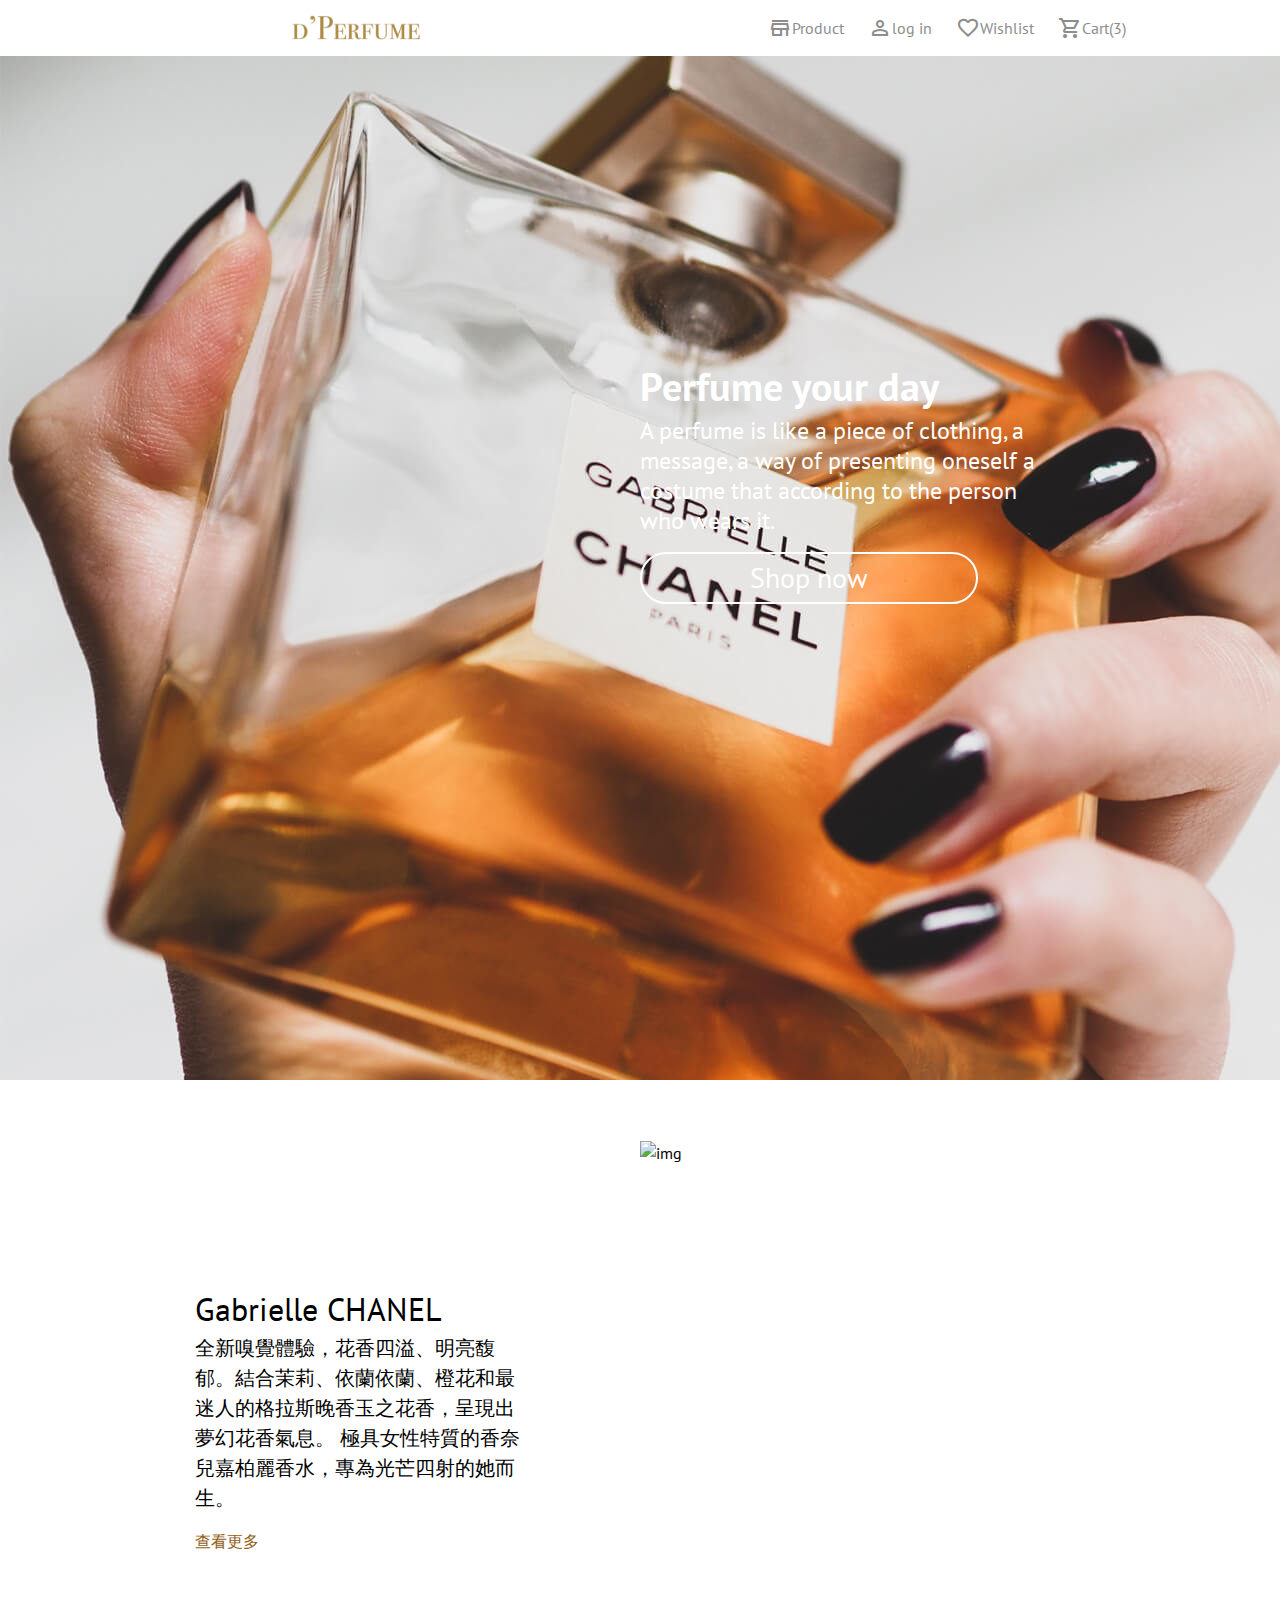
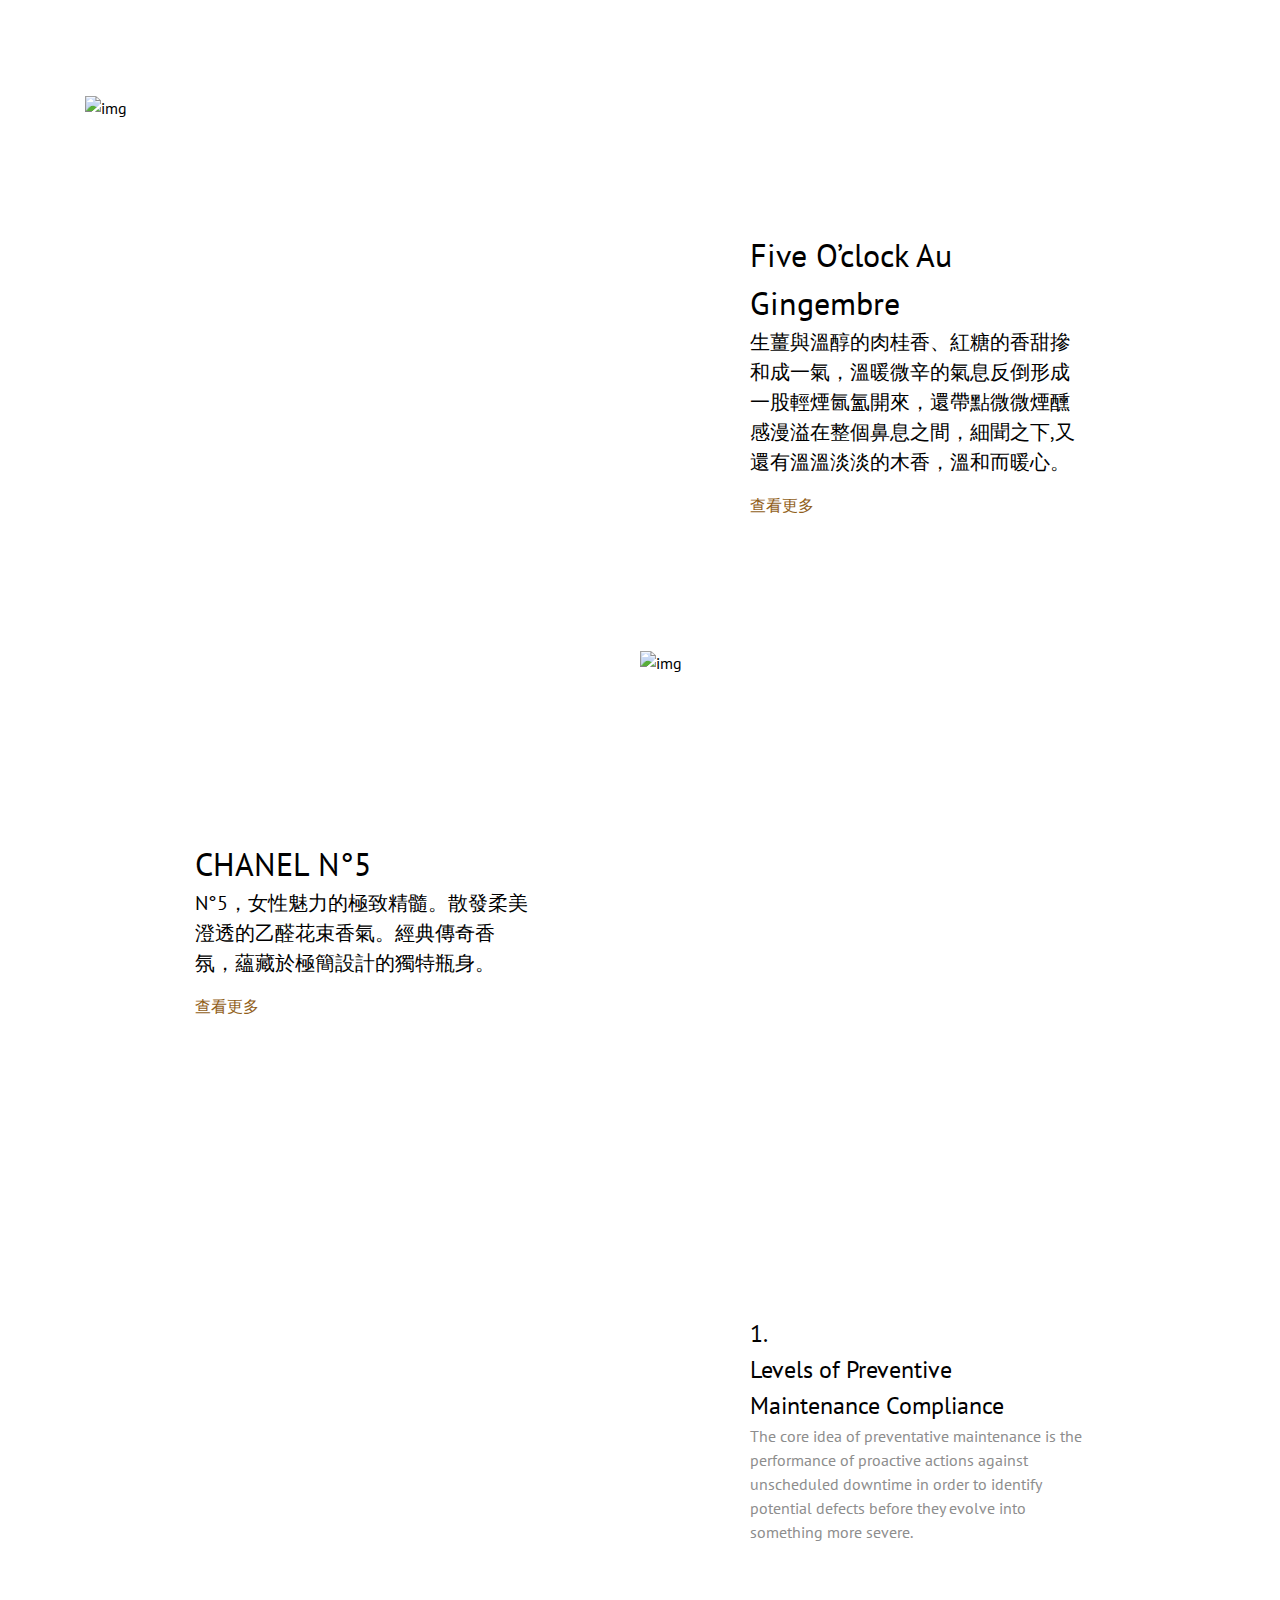
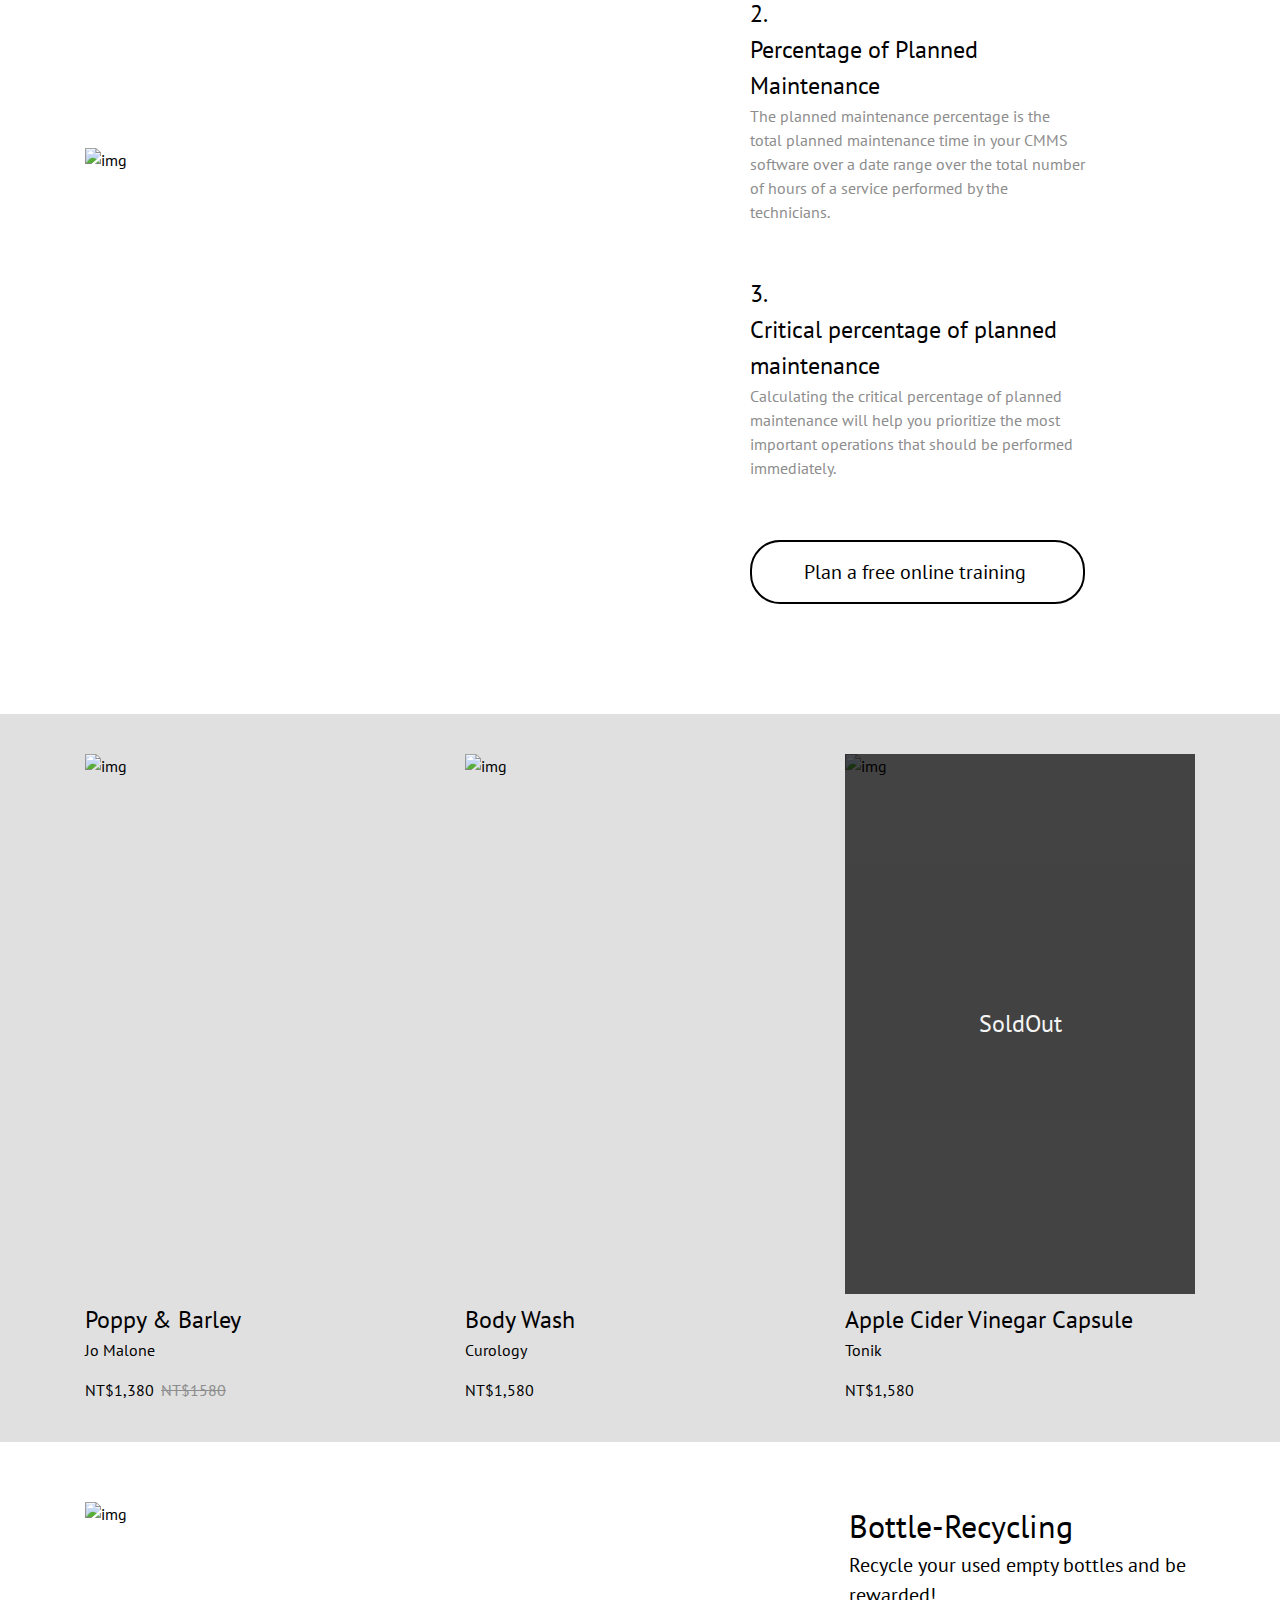
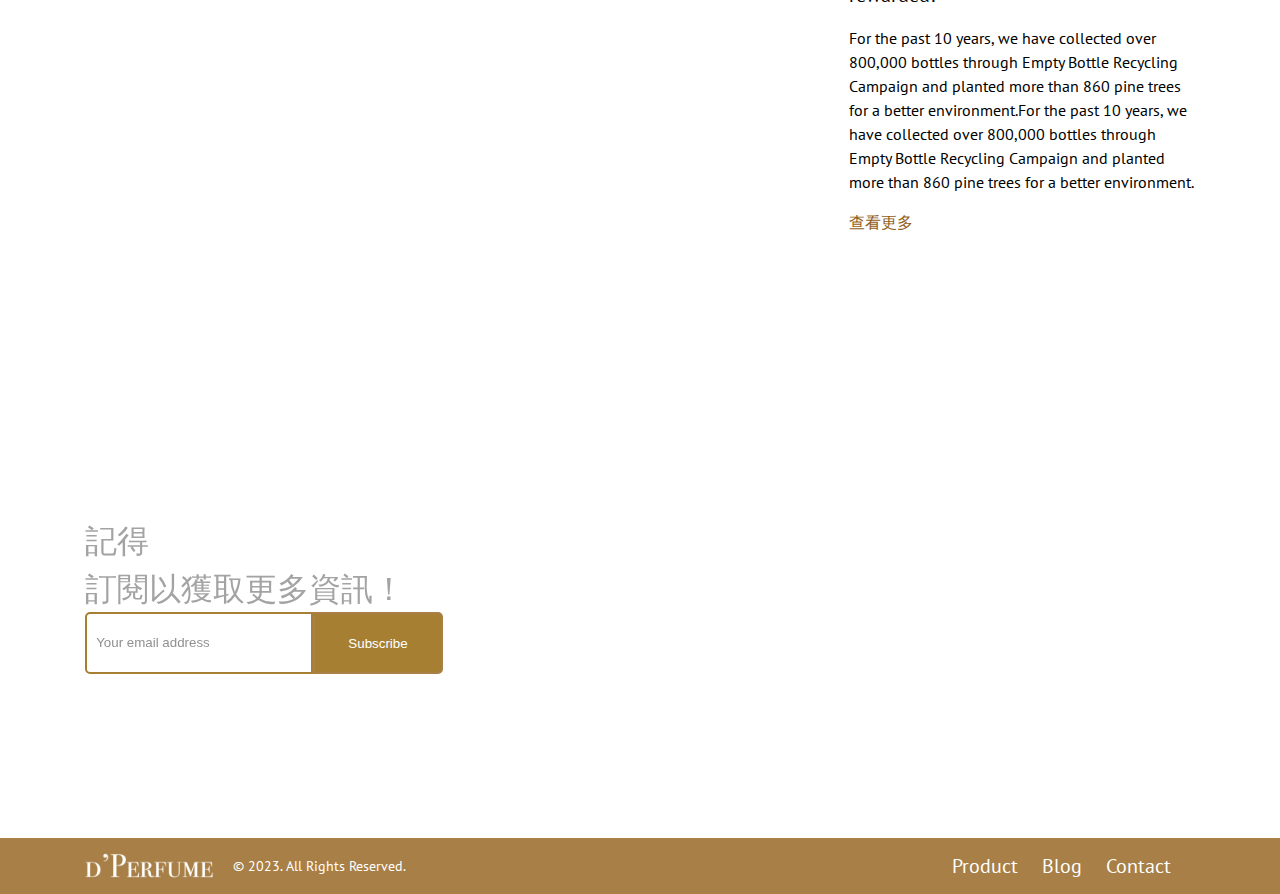
==== commit 6d7a2e77: "first" ====
--- a/index.html
+++ b/index.html
@@ -212,47 +212,29 @@
       <div class="content">
         <ul class="d-flex justify-between gap-30">
           <li class="promotion-list-1 width-33">
-            <div class="d-flex wrap">
-              <img
-                width="350px"
-                height="540px"
-                src="https://plus.unsplash.com/premium_photo-1670445044667-3c24bd5330b4?ixlib=rb-4.0.3&ixid=M3wxMjA3fDB8MHxwaG90by1wYWdlfHx8fGVufDB8fHx8fA%3D%3D&auto=format&fit=crop&w=687&q=80"
-                alt="img"
-              />
-              
-            </div>
-            <h4 class="width-100 font-24 line-h36 margin-t8">
-              Poppy & Barley
-            </h4>
-            <small class="width-100 font-16 line-h24"> Jo Malone </small>
-            <p class="price margin-t16 relative">
-              <span>NT$1,380</span>
-            </p>
+            <section class="d-flex wrap">
+              <img width="350px" height="540px" src="https://plus.unsplash.com/premium_photo-1670445044667-3c24bd5330b4?ixlib=rb-4.0.3&ixid=M3wxMjA3fDB8MHxwaG90by1wYWdlfHx8fGVufDB8fHx8fA%3D%3D&auto=format&fit=crop&w=687&q=80" alt="img" />
+              <h4 class="width-100 font-24 line-h36 margin-t8">
+                Poppy & Barley
+              </h4>
+              <small class="width-100 font-16 line-h24"> Jo Malone </small>
+              <p class="price margin-t16 relative">
+                <span>NT$1,380</span>
+              </p>
+            </section>
           </li>
           <li class="promotion-list-2 width-33">
-            <div class="d-flex wrap">
-              <img
-                width="350px"
-                height="540px"
-                src="https://images.unsplash.com/photo-1533603208986-24fd819e718a?ixlib=rb-4.0.3&ixid=M3wxMjA3fDB8MHxwaG90by1wYWdlfHx8fGVufDB8fHx8fA%3D%3D&auto=format&fit=crop&w=687&q=80"
-                alt="img"
-              />
-              
-            </div>
-            <h4 class="width-100 font-24 line-h36 margin-t8">Body Wash</h4>
+            <section class="d-flex wrap">
+              <img width="350px" height="540px" src="https://images.unsplash.com/photo-1533603208986-24fd819e718a?ixlib=rb-4.0.3&ixid=M3wxMjA3fDB8MHxwaG90by1wYWdlfHx8fGVufDB8fHx8fA%3D%3D&auto=format&fit=crop&w=687&q=80" alt="img" />
+              <h4 class="width-100 font-24 line-h36 margin-t8">Body Wash</h4>
               <small class="width-100 font-16 line-h24"> Curology </small>
               <p class="price margin-t16">NT$1,580</p>
+            </section>
           </li>
           <li class="promotion-list-3 width-33 ">
-            <div class="d-flex wrap relative soldOut">
-              <img 
-                width="350px"
-                height="540px"
-                src="https://images.unsplash.com/photo-1541108564883-bec8126021f5?ixlib=rb-4.0.3&ixid=M3wxMjA3fDB8MHxwaG90by1wYWdlfHx8fGVufDB8fHx8fA%3D%3D&auto=format&fit=crop&w=687&q=80"
-                alt="img"
-              />
-            
-            </div>
+            <section class="d-flex wrap relative soldOut">
+              <img width="350px" height="540px" src="https://images.unsplash.com/photo-1541108564883-bec8126021f5?ixlib=rb-4.0.3&ixid=M3wxMjA3fDB8MHxwaG90by1wYWdlfHx8fGVufDB8fHx8fA%3D%3D&auto=format&fit=crop&w=687&q=80" alt="img" />
+            </section>
             <h4 class="width-100 font-24 line-h36 margin-t8">
               Apple Cider Vinegar Capsule
             </h4>
--- a/style/all.css
+++ b/style/all.css
@@ -515,14 +515,7 @@
   font-size: 16px;
 }
 
-.soldOut {
-  background-color: #8D8D8D;
-  -o-object-fit: contain;
-     object-fit: contain;
-  z-index: 990;
-}
-
-.promotion-list-3 div::before {
+.promotion-list-3 .soldOut::before {
   content: "SoldOut";
   position: absolute;
   top: 0;
@@ -1085,37 +1078,37 @@
 }
 @media (max-width: 768px) {
   .subscribe {
-    padding: 30% 0px;
+    padding: 20% 0px;
     justify-content: center;
   }
 }
 @media (max-width: 1200px) {
   .subscribe {
-    padding: 30% 0px;
+    padding: 20% 0px;
     justify-content: center;
   }
 }
 @media (max-width: 992px) {
   .subscribe {
-    padding: 30% 0px;
+    padding: 20% 0px;
     justify-content: center;
   }
 }
 @media (max-width: 768px) {
   .subscribe {
-    padding: 30% 0px;
+    padding: 20% 0px;
     justify-content: center;
   }
 }
 @media (max-width: 576px) {
   .subscribe {
-    padding: 30% 0px;
+    padding: 20% 0px;
     justify-content: center;
   }
 }
 @media (max-width: 375px) {
   .subscribe {
-    padding: 30% 0px;
+    padding: 20% 0px;
     justify-content: center;
   }
 }
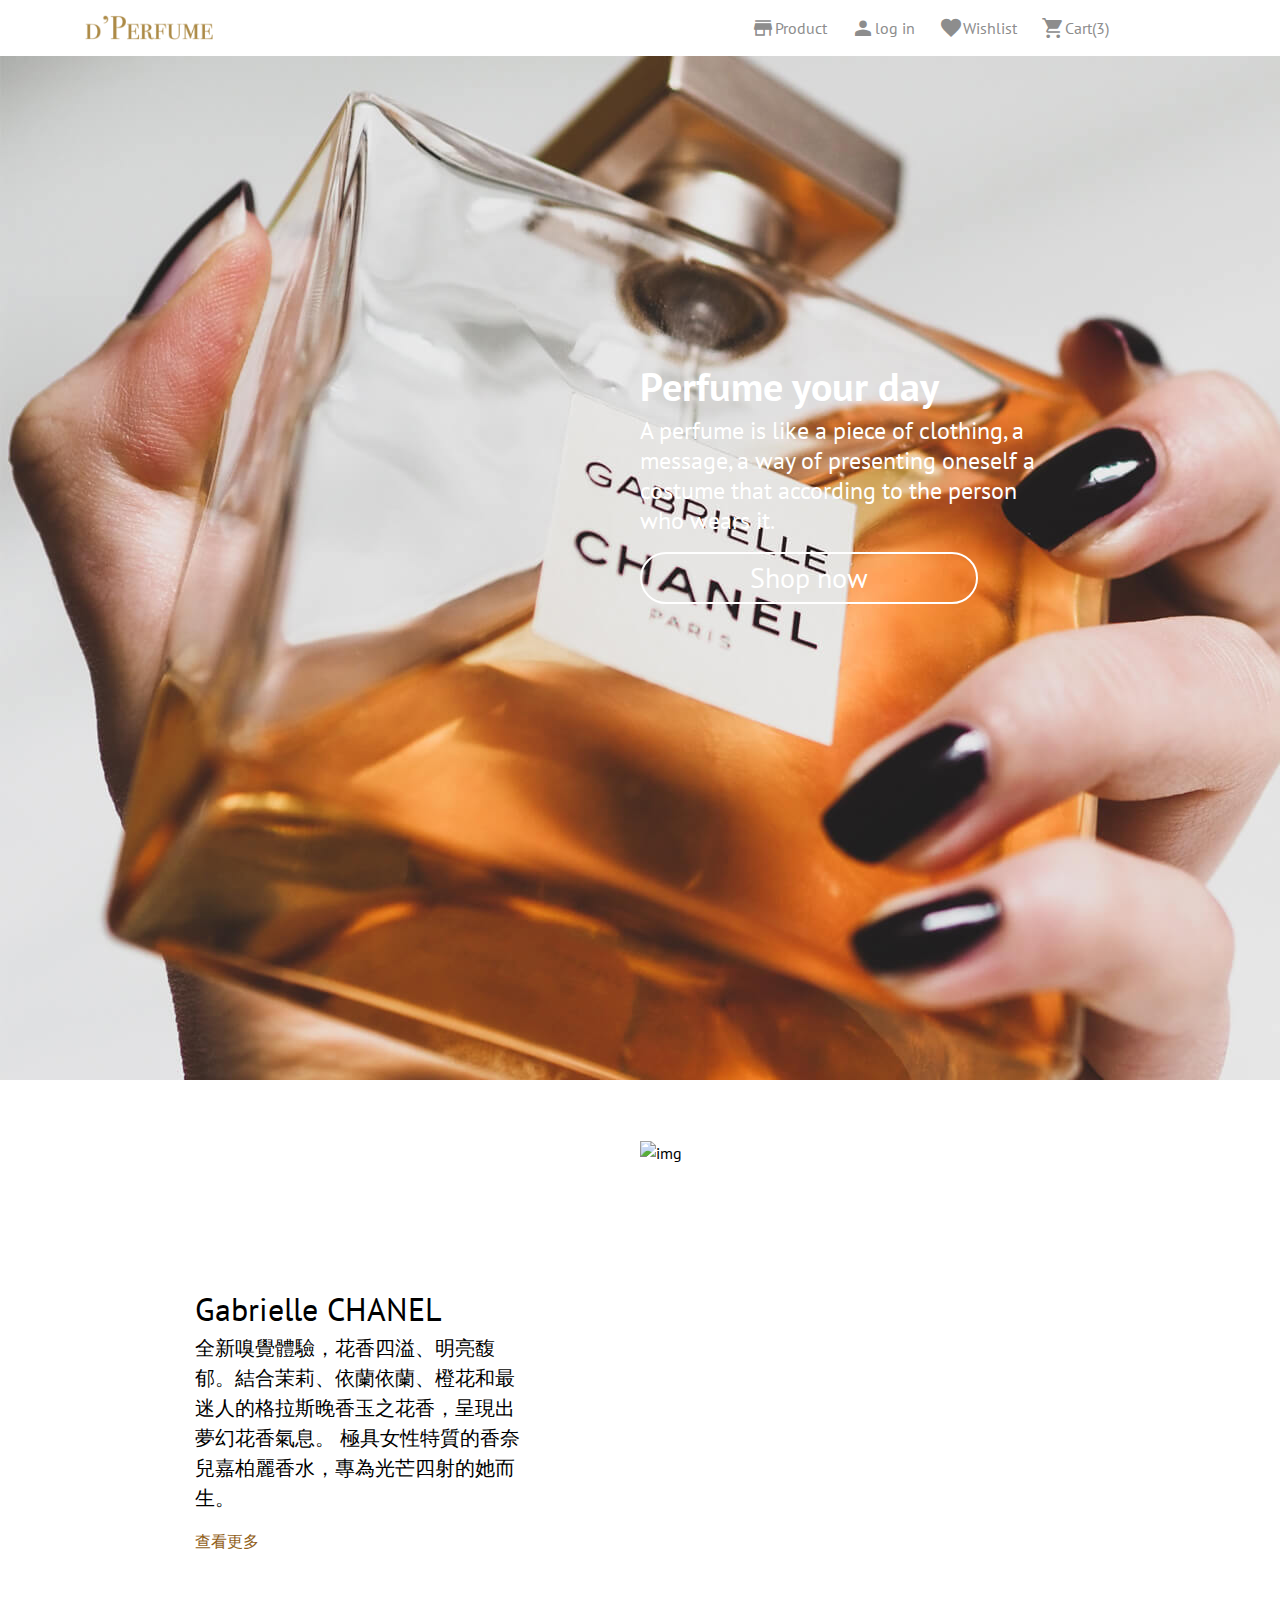
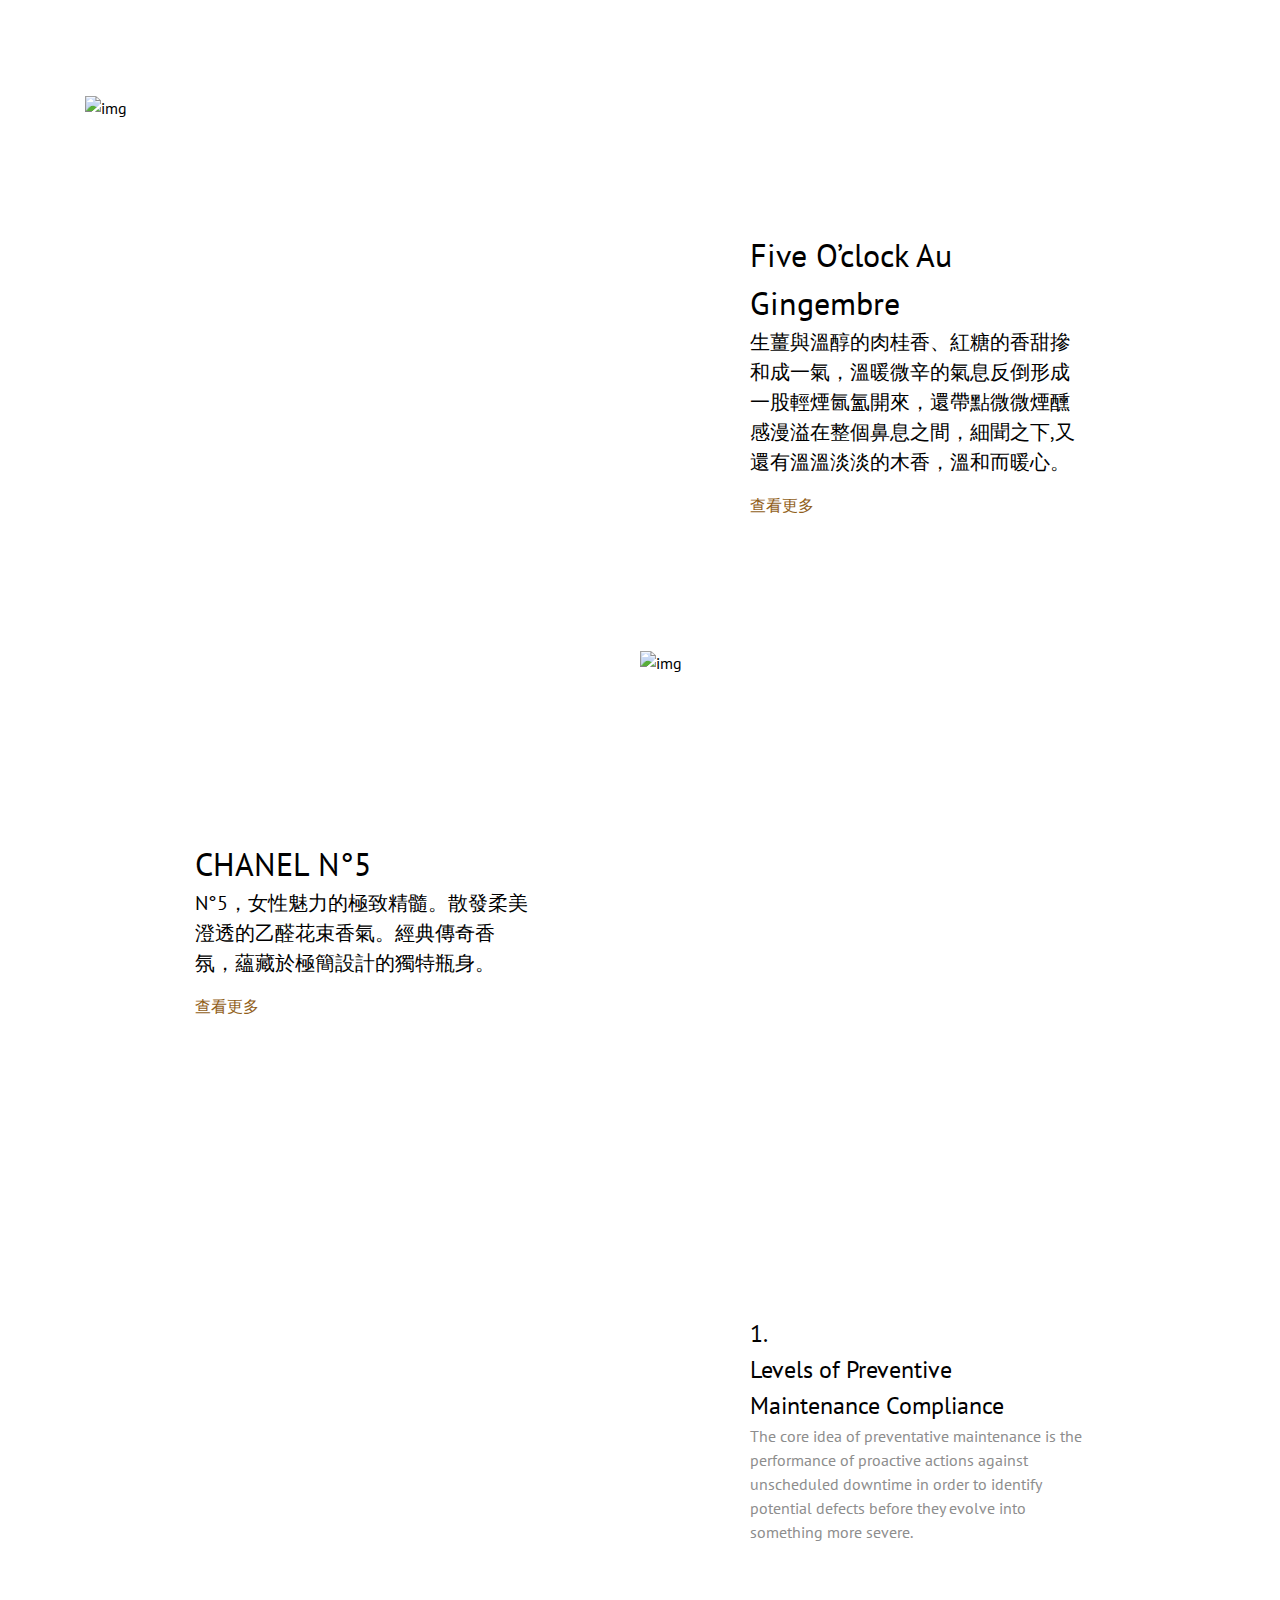
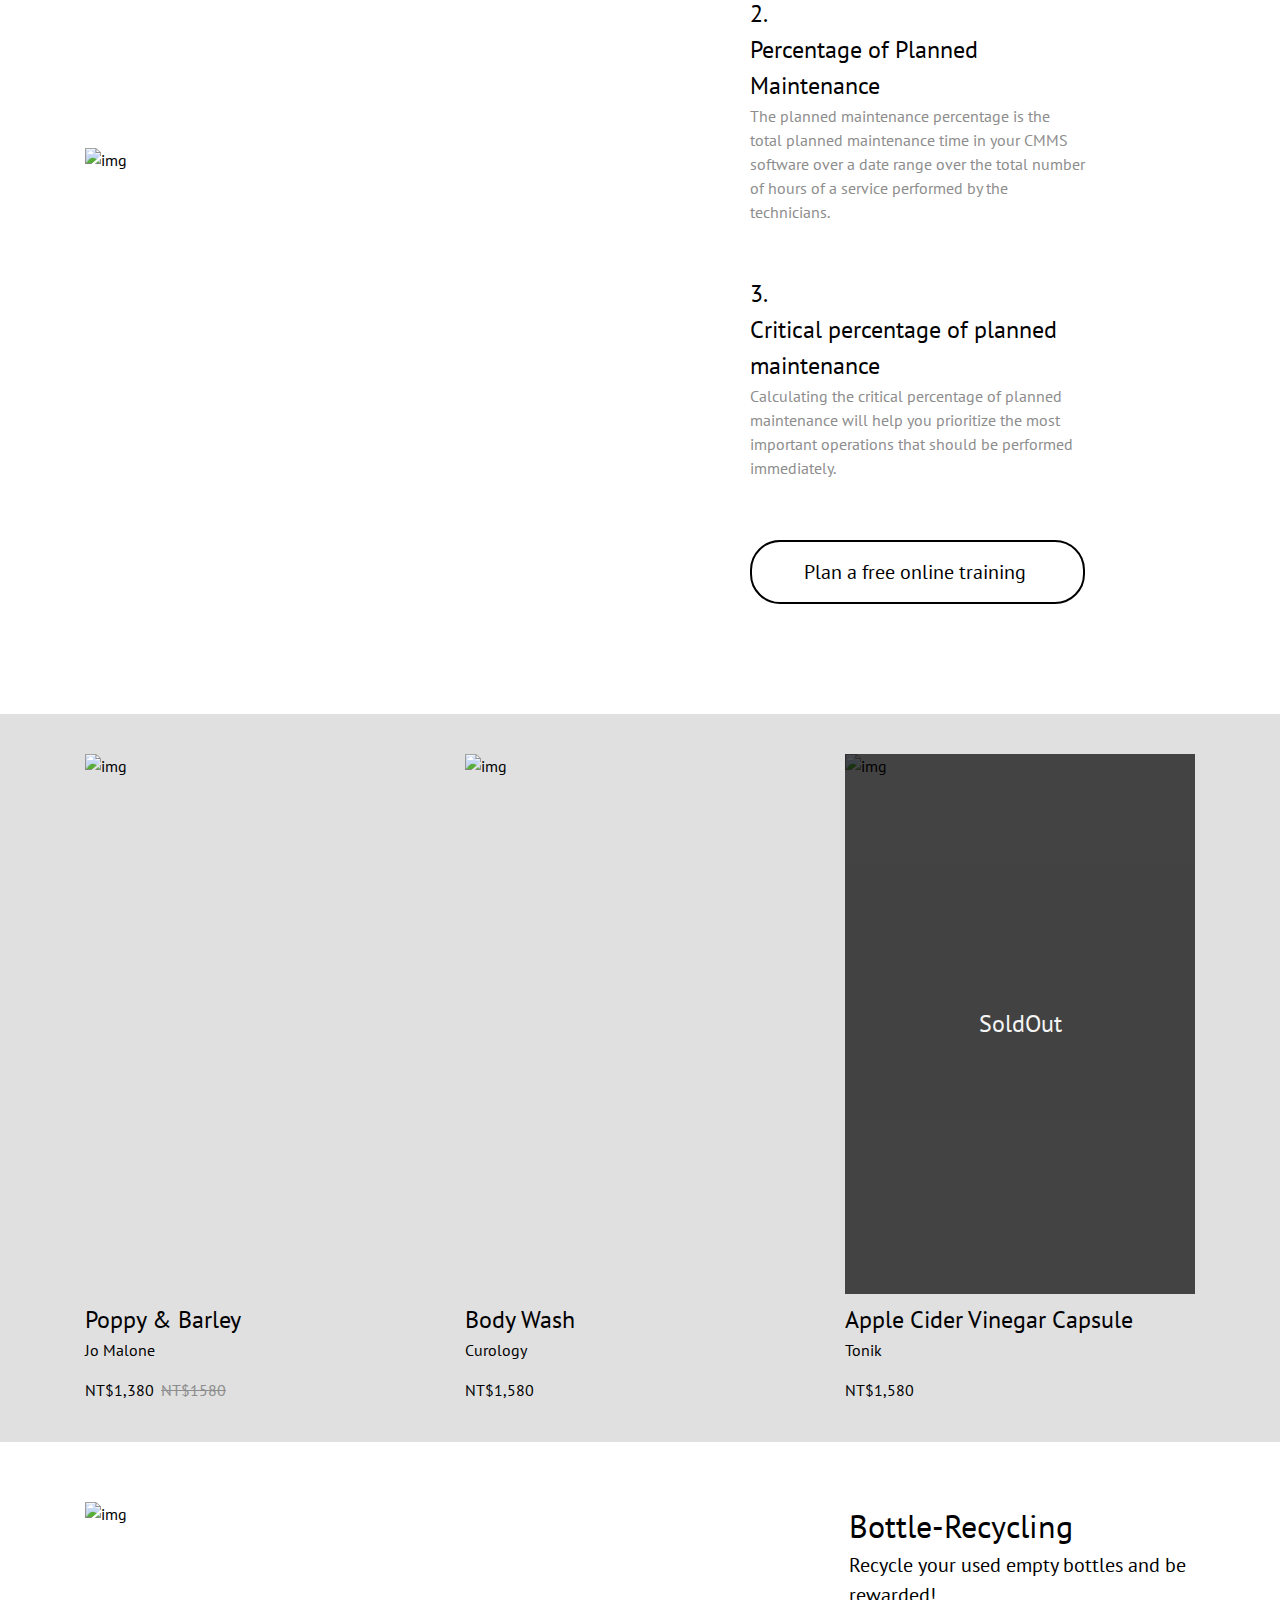
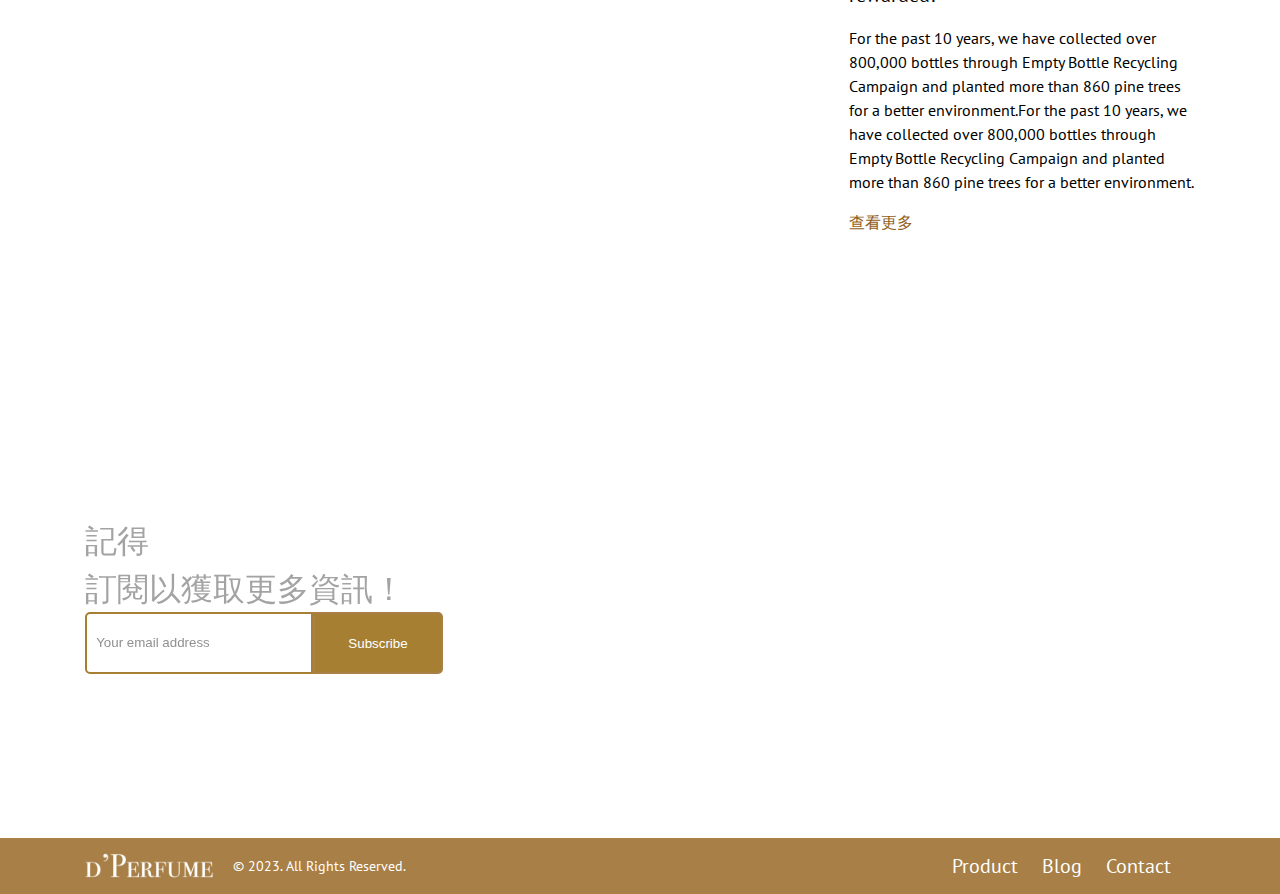
==== commit 3774bdeb: "product" ====
--- a/index.html
+++ b/index.html
@@ -8,57 +8,64 @@
     <link rel="stylesheet" href="./style/all.css" />
   </head>
 
-  <body>
-    <div class="nav d-flex align-center bg-color-white">
-      <div
-        class="logo padding-t9 padding-b9 d-flex align-center justify-center width-60"
-      >
-        <a href="#">
-          <img src="./imgs/d’Perfume.png" alt="logo" />
-        </a>
-        <h1 class="hiddenH1">Perfume</h1>
-      </div>
-      <div class="menu">
-        <ul class="d-flex padding-t16 padding-b16 width-40">
-          <li class="d-flex margin-r24">
-            <a href="#" class="d-flex decoration-none color-gray hover-nav">
-              <span class="material-symbols-outlined"> store </span>
-              <p>Product</p>
-            </a>
-          </li>
-          <li class="d-flex margin-r24">
-            <a href="#" class="d-flex decoration-none color-gray hover-nav">
-              <span class="material-symbols-outlined"> person </span>
-              <p class="nowrap">log in</p>
-            </a>
-          </li>
-          <li class="d-flex margin-r24">
-            <a href="#" class="d-flex decoration-none color-gray hover-nav">
-              <span class="material-symbols-outlined"> favorite </span>
-              <p>Wishlist</p>
-            </a>
-          </li>
-          <li class="d-flex margin-r24">
-            <a href="#" class="d-flex decoration-none color-gray hover-nav">
-              <span class="material-symbols-outlined"> shopping_cart </span>
-              <p>Cart(3)</p>
-            </a>
-          </li>
-        </ul>
-      </div>
-      <div class="menu-mb d-flex width-100 end margin-r24">
-        <a
-          href="#"
-          class="d-flex decoration-none color-gray hover-nav relative"
+  <body class="index">
+    <div class="nav bg-color-white">
+      <div class="content d-flex">
+        <div
+          class="logo padding-t9 padding-b9 d-flex width-60"
         >
-          <span class="material-symbols-outlined number"> shopping_cart </span>
-        </a>
-        <a
-          href=""
-          class="d-flex decoration-none color-gray hover-nav margin-l24"
-        >
-          <span class="material-symbols-outlined"> menu </span>
-        </a>
+          <a href="./index.html">
+            <img src="./imgs/d’Perfume.png" alt="logo" />
+          </a>
+          <h1 class="hiddenH1">Perfume</h1>
+        </div>
+        <div class="menu width-40">
+          <ul class="d-flex padding-t16 padding-b16">
+            <li class="d-flex margin-r24">
+              <a
+                href="./product.html"
+                class="d-flex decoration-none color-gray hover-nav"
+              >
+                <span class="material-symbols-outlined"> store </span>
+                <p>Product</p>
+              </a>
+            </li>
+            <li class="d-flex margin-r24">
+              <a href="#" class="d-flex decoration-none color-gray hover-nav">
+                <span class="material-symbols-outlined"> person </span>
+                <p class="nowrap">log in</p>
+              </a>
+            </li>
+            <li class="d-flex margin-r24">
+              <a href="#" class="d-flex decoration-none color-gray hover-nav">
+                <span class="material-symbols-outlined"> favorite </span>
+                <p>Wishlist</p>
+              </a>
+            </li>
+            <li class="d-flex margin-r24">
+              <a href="#" class="d-flex decoration-none color-gray hover-nav">
+                <span class="material-symbols-outlined"> shopping_cart </span>
+                <p>Cart(3)</p>
+              </a>
+            </li>
+          </ul>
+        </div>
+        <div class="menu-mb d-flex width-100 end margin-r24 align-center">
+          <a
+            href="#"
+            class="d-flex decoration-none color-gray hover-nav relative"
+          >
+            <span class="material-symbols-outlined number">
+              shopping_cart
+            </span>
+          </a>
+          <a
+            href=""
+            class="d-flex decoration-none color-gray hover-nav margin-l24"
+          >
+            <span class="material-symbols-outlined"> menu </span>
+          </a>
+        </div>
       </div>
     </div>
     <div class="container">
@@ -218,7 +225,7 @@
                 Poppy & Barley
               </h4>
               <small class="width-100 font-16 line-h24"> Jo Malone </small>
-              <p class="price margin-t16 relative">
+              <p class="pricePlus margin-t16 line-h24 relative">
                 <span>NT$1,380</span>
               </p>
             </section>
@@ -228,7 +235,7 @@
               <img width="350px" height="540px" src="https://images.unsplash.com/photo-1533603208986-24fd819e718a?ixlib=rb-4.0.3&ixid=M3wxMjA3fDB8MHxwaG90by1wYWdlfHx8fGVufDB8fHx8fA%3D%3D&auto=format&fit=crop&w=687&q=80" alt="img" />
               <h4 class="width-100 font-24 line-h36 margin-t8">Body Wash</h4>
               <small class="width-100 font-16 line-h24"> Curology </small>
-              <p class="price margin-t16">NT$1,580</p>
+              <p class="price line-h24 margin-t16">NT$1,580</p>
             </section>
           </li>
           <li class="promotion-list-3 width-33 ">
@@ -239,7 +246,7 @@
               Apple Cider Vinegar Capsule
             </h4>
             <small class="width-100 font-16 line-h24"> Tonik </small>
-            <p class="price margin-t16">NT$1,580</p>
+            <p class="price line-h24 margin-t16">NT$1,580</p>
           </li>
         </ul>
       </div>
--- a/style/all.css
+++ b/style/all.css
@@ -55,6 +55,9 @@
   font-weight: 400;
   box-sizing: border-box;
   line-height: 24px;
+}
+
+.index {
   background-image: url("../imgs/banner.jpg");
   background-repeat: no-repeat;
   width: 100%;
@@ -75,10 +78,10 @@
 }
 
 footer {
-  background-image: url(https://images.unsplash.com/photo-1598634222670-87c5f558119c?ixlib=rb-4.0.3&ixid=M3wxMjA3fDB8MHxwaG90by1wYWdlfHx8fGVufDB8fHx8fA%3D%3D&auto=format&fit=crop&w=1170&q=80);
+  background-image: url(https://images.unsplash.com/photo-1532413992378-f169ac26fff0?ixlib=rb-4.0.3&ixid=M3wxMjA3fDB8MHxwaG90by1wYWdlfHx8fGVufDB8fHx8fA%3D%3D&auto=format&fit=crop&w=880&q=80);
   background-repeat: no-repeat;
   background-size: cover;
-  background-position: bottom;
+  background-position: center;
   opacity: 0.8;
   width: 100%;
   height: 600px;
@@ -153,6 +156,9 @@
 .margin-auto {
   margin: 0 auto;
 }
+.margin-t3 {
+  margin-top: 3px;
+}
 .margin-t8 {
   margin-top: 8px;
 }
@@ -171,9 +177,21 @@
 .margin-t60 {
   margin-top: 60px;
 }
+.margin-t80 {
+  margin-top: 80px;
+}
+.margin-r8 {
+  margin-right: 8px;
+}
+.margin-r20 {
+  margin-right: 20px;
+}
 .margin-r24 {
   margin-right: 24px;
 }
+.margin-r28 {
+  margin-right: 28px;
+}
 .margin-l20 {
   margin-left: 20px;
 }
@@ -199,6 +217,9 @@
 .padding-t12 {
   padding-top: 12px;
 }
+.padding-t14 {
+  padding-top: 14px;
+}
 .padding-t16 {
   padding-top: 16px;
 }
@@ -217,6 +238,9 @@
 .padding-b12 {
   padding-bottom: 12px;
 }
+.padding-b14 {
+  padding-bottom: 14px;
+}
 .padding-b16 {
   padding-bottom: 16px;
 }
@@ -253,6 +277,9 @@
 }
 .gap-10 {
   gap: 10px;
+}
+.gap-15 {
+  gap: 15px;
 }
 .gap-30 {
   gap: 30px;
@@ -337,6 +364,9 @@
   background-color: #916019;
 }
 
+.width-22 {
+  width: 22%;
+}
 .width-30 {
   width: 30%;
 }
@@ -446,6 +476,13 @@
   position: absolute;
   bottom: 0px;
   width: 100%;
+}
+
+.saleProduct img {
+  width: 255px;
+  height: 255px;
+  -o-object-fit: cover;
+     object-fit: cover;
 }
 
 .active-page {
@@ -492,27 +529,12 @@
   text-align: center;
 }
 
-.price span::after {
+.pricePlus span::after {
   content: "NT$1580";
   color: #8D8D8D;
   text-decoration: line-through;
   position: absolute;
   left: 76px;
-}
-
-.email::after {
-  content: "Subscribe";
-  position: absolute;
-  width: 142px;
-  height: 68px;
-  background-color: #916019;
-  border-radius: 2px;
-  top: 21px;
-  left: 228px;
-  color: #FFFFFF;
-  text-align: center;
-  line-height: 62px;
-  font-size: 16px;
 }
 
 .promotion-list-3 .soldOut::before {
@@ -533,6 +555,10 @@
   align-items: center;
 }
 
+.saleProduct p a:hover {
+  color: #8D8D8D;
+}
+
 .menu-mb {
   display: none;
 }
@@ -1853,4 +1879,252 @@
 
 .environment.content {
   padding: 0px;
+}
+
+@media (max-width: 768px) {
+  [class^=saleProduct-list-] {
+    width: 80%;
+  }
+  [class^=saleProduct-list-] .saleProduct img {
+    width: 180px;
+    height: 180px;
+    -o-object-fit: cover;
+       object-fit: cover;
+    gap: 15px;
+  }
+}
+@media (max-width: 1200px) {
+  [class^=saleProduct-list-] {
+    width: 80%;
+  }
+  [class^=saleProduct-list-] .saleProduct img {
+    width: 180px;
+    height: 180px;
+    -o-object-fit: cover;
+       object-fit: cover;
+    gap: 15px;
+  }
+}
+@media (max-width: 992px) {
+  [class^=saleProduct-list-] {
+    width: 80%;
+  }
+  [class^=saleProduct-list-] .saleProduct img {
+    width: 180px;
+    height: 180px;
+    -o-object-fit: cover;
+       object-fit: cover;
+    gap: 15px;
+  }
+}
+@media (max-width: 768px) {
+  [class^=saleProduct-list-] {
+    width: 80%;
+  }
+  [class^=saleProduct-list-] .saleProduct img {
+    width: 180px;
+    height: 180px;
+    -o-object-fit: cover;
+       object-fit: cover;
+    gap: 15px;
+  }
+}
+@media (max-width: 576px) {
+  [class^=saleProduct-list-] {
+    width: 80%;
+  }
+  [class^=saleProduct-list-] .saleProduct img {
+    width: 180px;
+    height: 180px;
+    -o-object-fit: cover;
+       object-fit: cover;
+    gap: 15px;
+  }
+}
+@media (max-width: 375px) {
+  [class^=saleProduct-list-] {
+    width: 80%;
+  }
+  [class^=saleProduct-list-] .saleProduct img {
+    width: 180px;
+    height: 180px;
+    -o-object-fit: cover;
+       object-fit: cover;
+    gap: 15px;
+  }
+}
+@media (max-width: 375px) {
+  [class^=saleProduct-list-] {
+    width: 47%;
+  }
+}
+@media (max-width: 1200px) {
+  [class^=saleProduct-list-] {
+    width: 47%;
+  }
+}
+@media (max-width: 992px) {
+  [class^=saleProduct-list-] {
+    width: 47%;
+  }
+}
+@media (max-width: 768px) {
+  [class^=saleProduct-list-] {
+    width: 47%;
+  }
+}
+@media (max-width: 576px) {
+  [class^=saleProduct-list-] {
+    width: 47%;
+  }
+}
+@media (max-width: 375px) {
+  [class^=saleProduct-list-] {
+    width: 47%;
+  }
+}
+
+@media (max-width: 768px) {
+  .saleProduct img {
+    width: 180px;
+    height: 180px;
+  }
+}
+@media (max-width: 1200px) {
+  .saleProduct img {
+    width: 180px;
+    height: 180px;
+  }
+}
+@media (max-width: 992px) {
+  .saleProduct img {
+    width: 180px;
+    height: 180px;
+  }
+}
+@media (max-width: 768px) {
+  .saleProduct img {
+    width: 180px;
+    height: 180px;
+  }
+}
+@media (max-width: 576px) {
+  .saleProduct img {
+    width: 180px;
+    height: 180px;
+  }
+}
+@media (max-width: 375px) {
+  .saleProduct img {
+    width: 180px;
+    height: 180px;
+  }
+}
+@media (max-width: 375px) {
+  .saleProduct img {
+    width: 165px;
+    height: 165px;
+  }
+}
+@media (max-width: 1200px) {
+  .saleProduct img {
+    width: 165px;
+    height: 165px;
+  }
+}
+@media (max-width: 992px) {
+  .saleProduct img {
+    width: 165px;
+    height: 165px;
+  }
+}
+@media (max-width: 768px) {
+  .saleProduct img {
+    width: 165px;
+    height: 165px;
+  }
+}
+@media (max-width: 576px) {
+  .saleProduct img {
+    width: 165px;
+    height: 165px;
+  }
+}
+@media (max-width: 375px) {
+  .saleProduct img {
+    width: 165px;
+    height: 165px;
+  }
+}
+
+@media (max-width: 768px) {
+  .saleProduct ul {
+    gap: 15px;
+    justify-content: center;
+  }
+}
+@media (max-width: 1200px) {
+  .saleProduct ul {
+    gap: 15px;
+    justify-content: center;
+  }
+}
+@media (max-width: 992px) {
+  .saleProduct ul {
+    gap: 15px;
+    justify-content: center;
+  }
+}
+@media (max-width: 768px) {
+  .saleProduct ul {
+    gap: 15px;
+    justify-content: center;
+  }
+}
+@media (max-width: 576px) {
+  .saleProduct ul {
+    gap: 15px;
+    justify-content: center;
+  }
+}
+@media (max-width: 375px) {
+  .saleProduct ul {
+    gap: 15px;
+    justify-content: center;
+  }
+}
+
+@media (max-width: 576px) {
+  .category {
+    display: none;
+  }
+}
+@media (max-width: 1200px) {
+  .category {
+    display: none;
+  }
+}
+@media (max-width: 992px) {
+  .category {
+    display: none;
+  }
+}
+@media (max-width: 768px) {
+  .category {
+    display: none;
+  }
+}
+@media (max-width: 576px) {
+  .category {
+    display: none;
+  }
+}
+@media (max-width: 375px) {
+  .category {
+    display: none;
+  }
+}
+
+.material-symbols-outlined {
+  font-variation-settings: "FILL" 1, "wght" 400, "GRAD" 0, "opsz" 48;
 }/*# sourceMappingURL=all.css.map */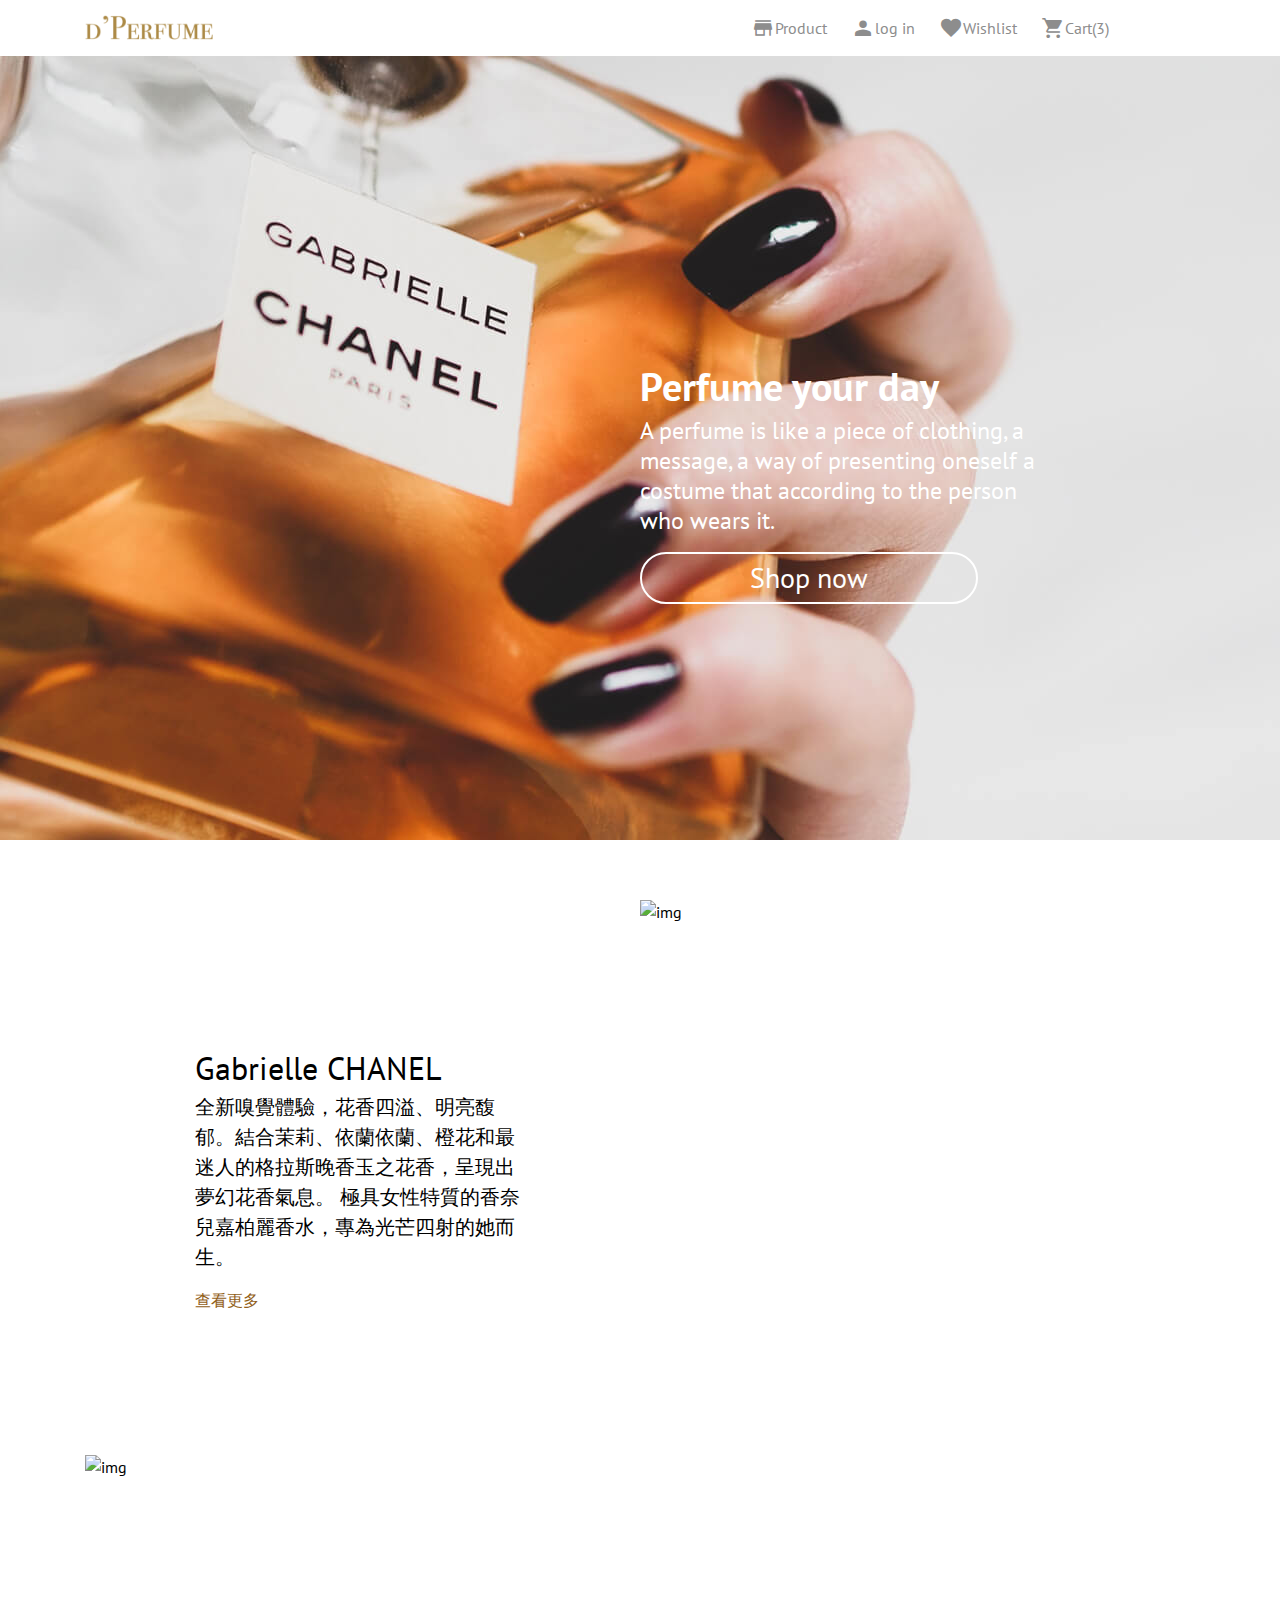
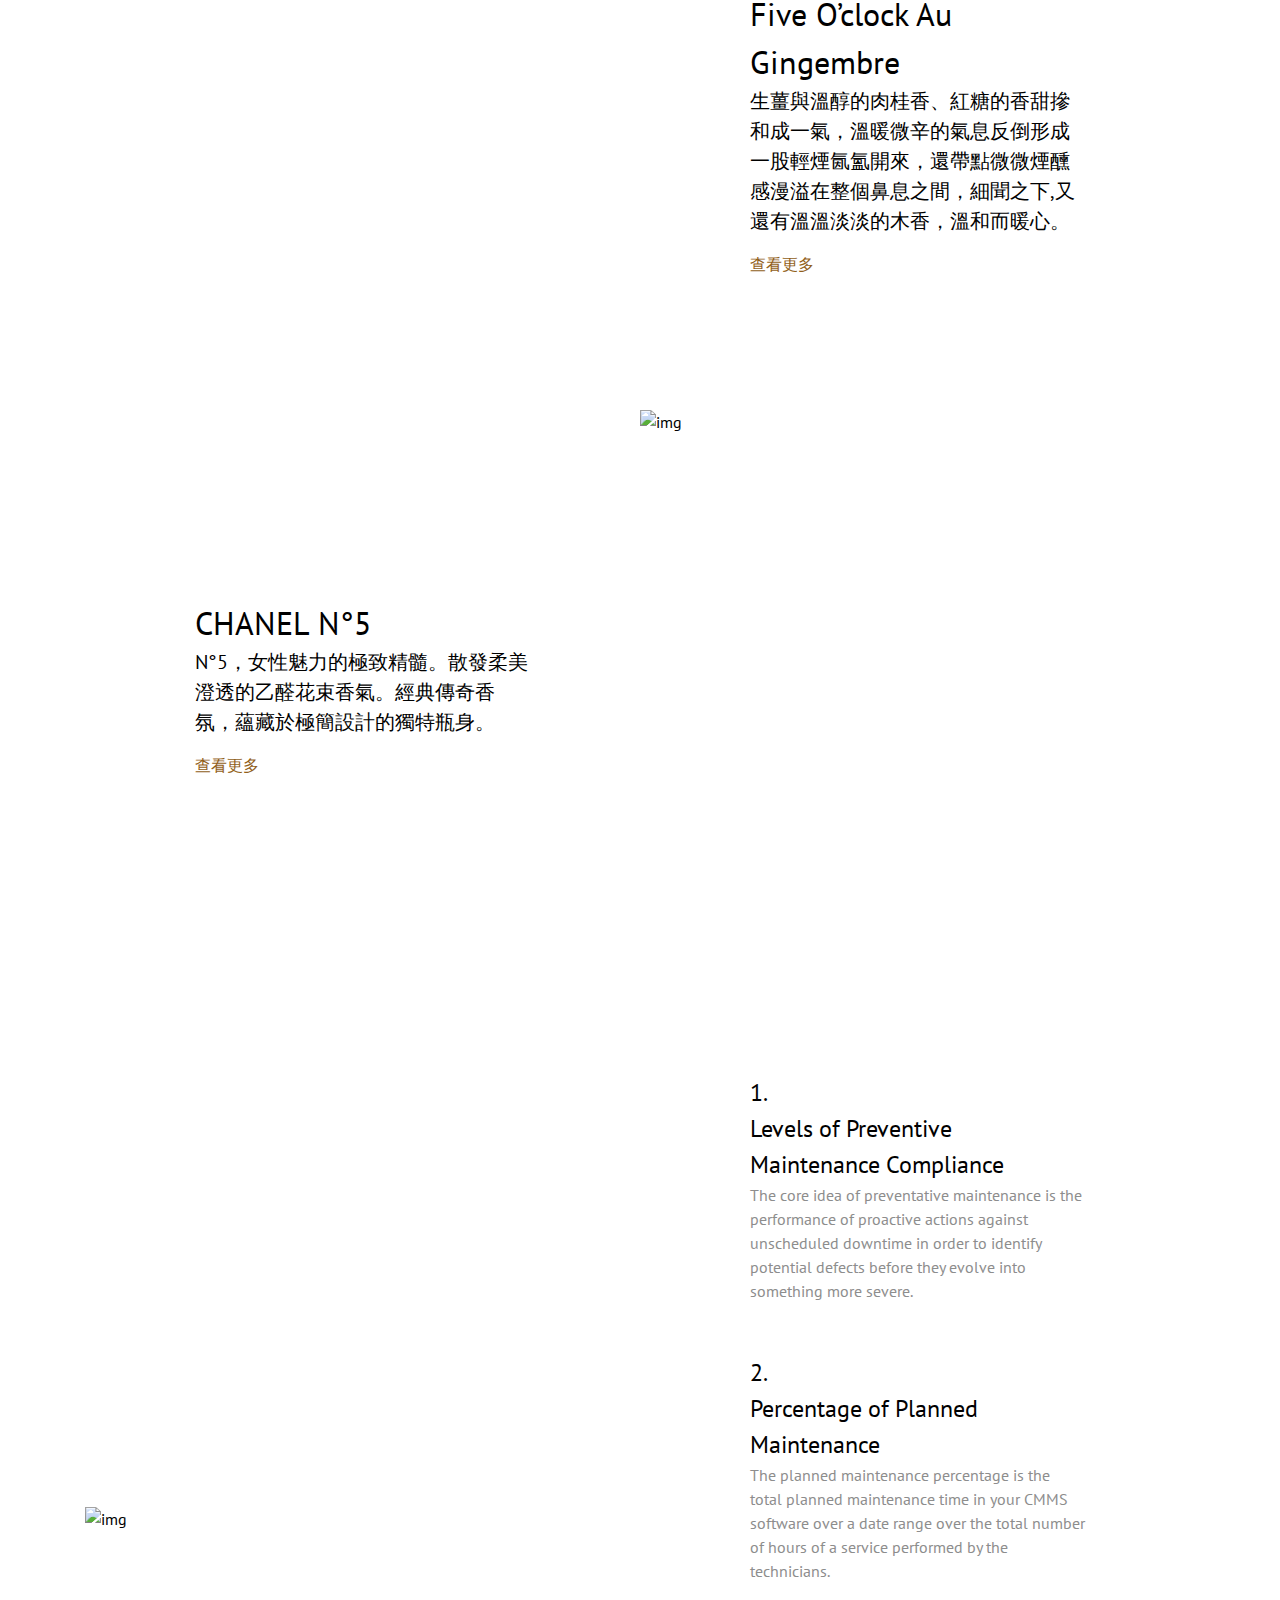
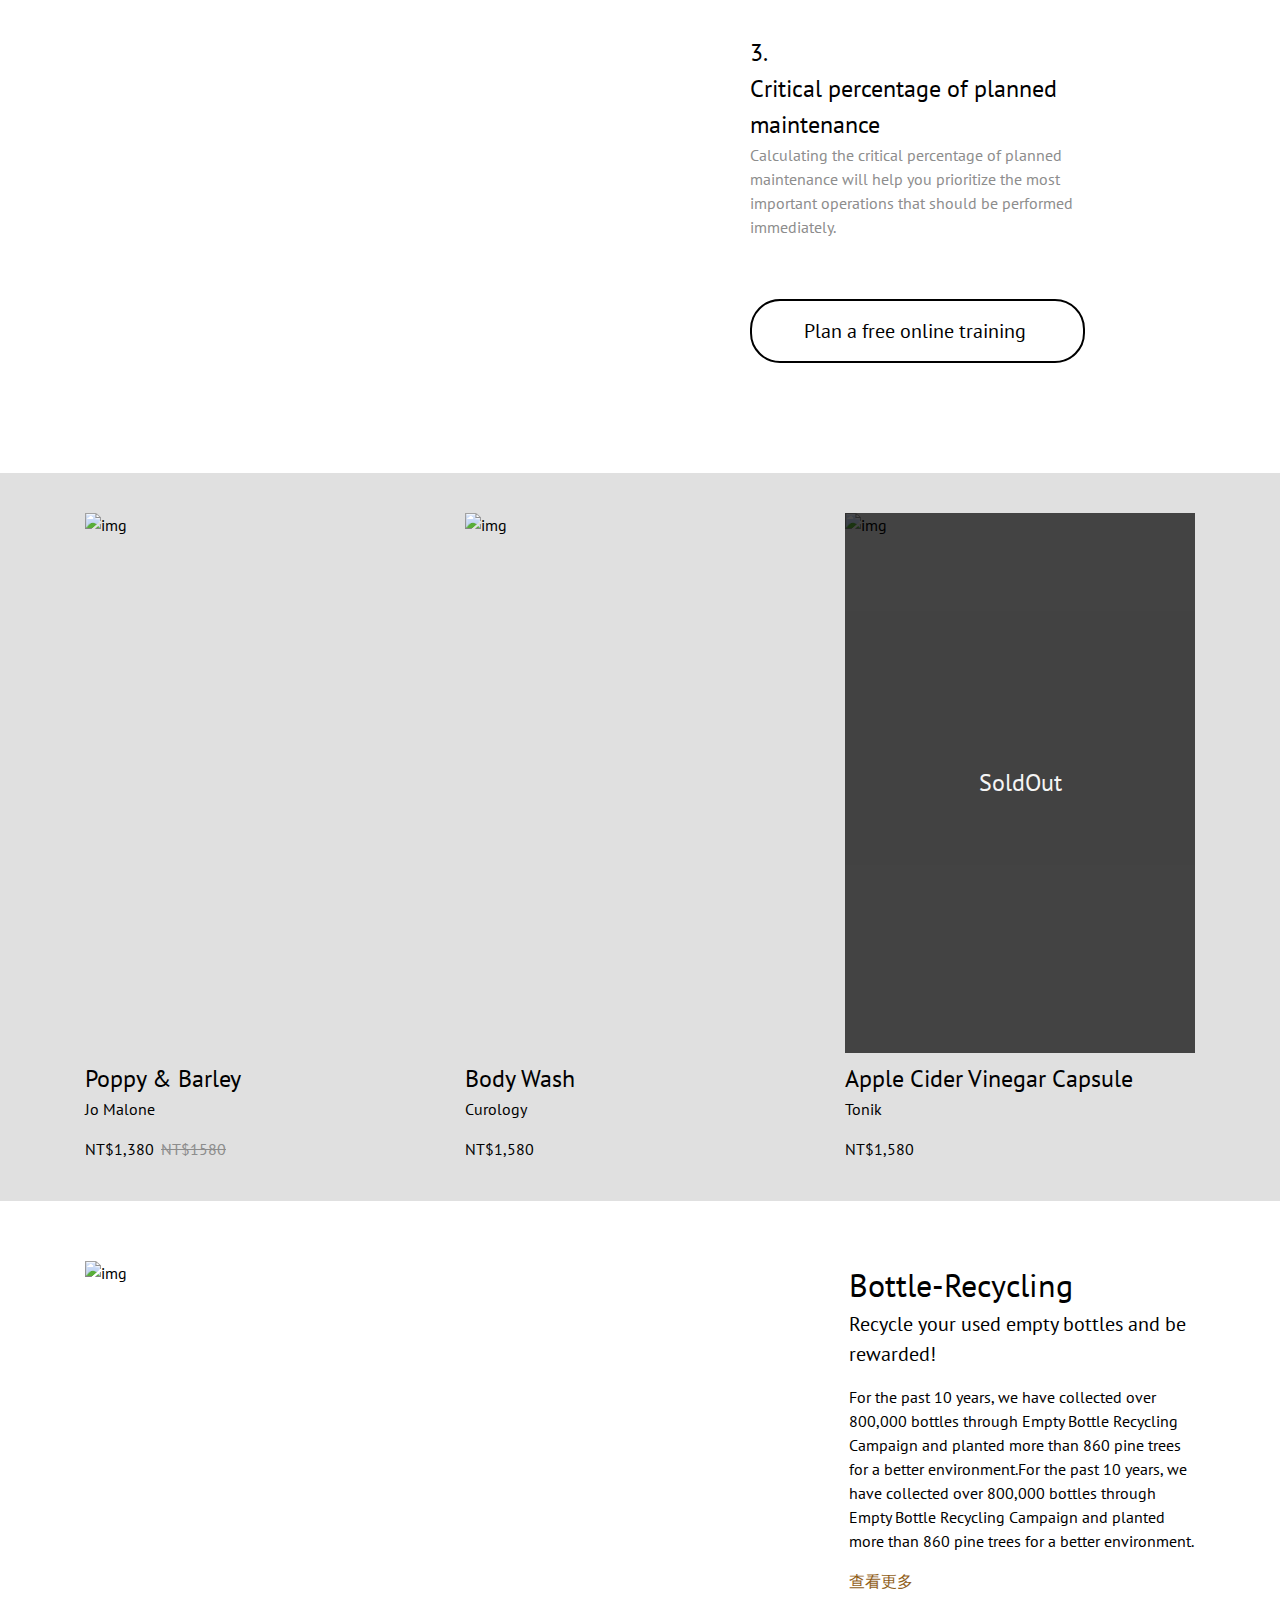
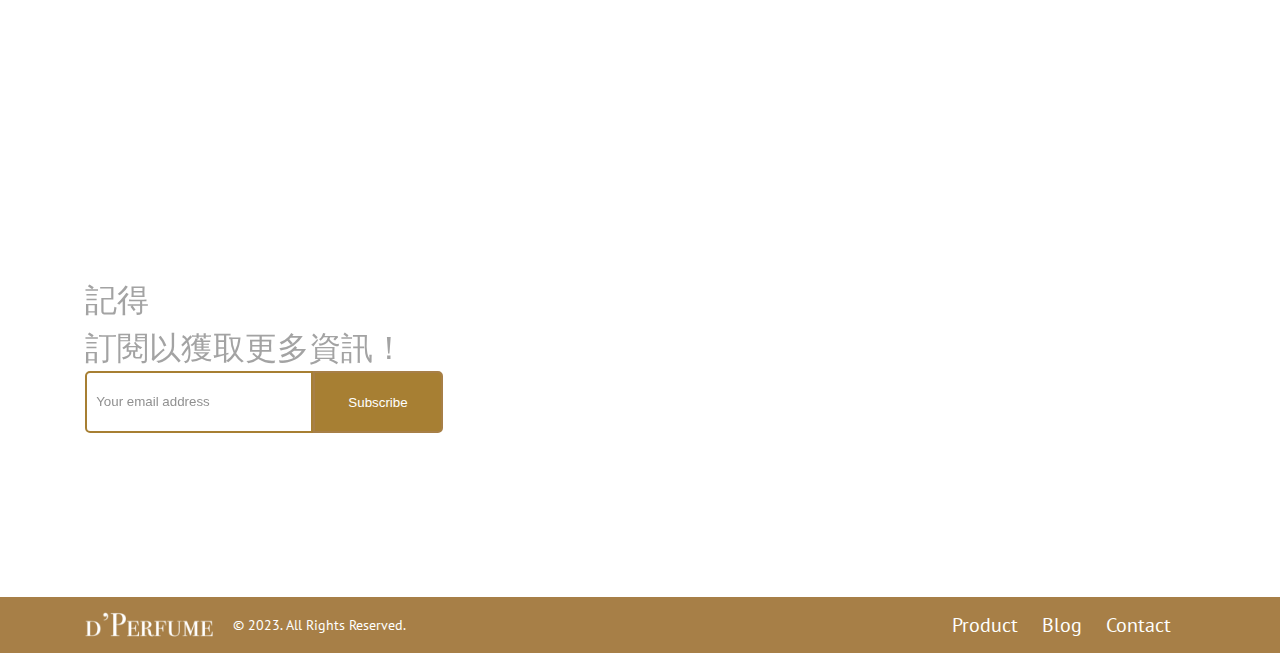
==== commit aec53f60: "test" ====
--- a/index.html
+++ b/index.html
@@ -14,8 +14,8 @@
         <div
           class="logo padding-t9 padding-b9 d-flex width-60"
         >
-          <a href="./index.html">
-            <img src="./imgs/d’Perfume.png" alt="logo" />
+          <a href="https://3qberlin.github.io/Perfume/">
+            <img width="128px" height='38px' src="./imgs/d’Perfume.png" alt="logo" />
           </a>
           <h1 class="hiddenH1">Perfume</h1>
         </div>
@@ -95,7 +95,7 @@
                 全新嗅覺體驗，花香四溢、明亮馥郁。結合茉莉、依蘭依蘭、橙花和最迷人的格拉斯晚香玉之花香，呈現出夢幻花香氣息。
                 極具女性特質的香奈兒嘉柏麗香水，專為光芒四射的她而生。
               </p>
-              <a href="#" class="block decoration-none color-brown margin-t16"
+              <a href="#" class="block decoration-none color-brown margin-t16 hover-product-a"
                 >查看更多</a
               >
             </section>
@@ -161,7 +161,7 @@
         >
           <div class="width-50 d-flex">
             <section class="padding-110">
-              <ul>
+              <ol>
                 <li>
                   <h3 class="line-h36 font-24">
                     1.<br />
@@ -197,7 +197,7 @@
                     should be performed immediately.
                   </p>
                 </li>
-              </ul>
+              </ol>
               <div class="button">
                 <a
                   href="#"
@@ -289,10 +289,10 @@
           <div class="d-flex align-center">
             <input
               class="line-h60"
-              type="text"
+              type="email"
               placeholder="  Your email address"
             />
-            <button type="submit">Subscribe</button>
+            <button class="submit" type="submit">Subscribe</button>
           </div>
         </div>
       </div>
@@ -300,8 +300,8 @@
       <div class="nav-bottom bg-color-brown ">
         <div class=" d-flex content">
           <div class="logo padding-t9 padding-b9 d-flex align-center width-60">
-            <a href="#">
-              <img src="./imgs/d’Perfumew.png" alt="logo" />
+            <a href="https://3qberlin.github.io/Perfume/">
+              <img width="128px" height='38px'src="./imgs/d’Perfumew.png" alt="logo" />
             </a>
             <p class="right color-white margin-l20 line-h16 font-14 nowrap">
               © 2023. All Rights Reserved.
@@ -311,7 +311,7 @@
             class="footer-list d-flex align-center color-white end width-100 line-h24 font-20"
           >
             <li class="margin-r24">
-              <a href="#" class="decoration-none color-white">Product</a>
+              <a href="./product.html" class="decoration-none color-white">Product</a>
             </li>
             <li class="margin-r24">
               <a href="#" class="decoration-none color-white">Blog</a>
--- a/style/all.css
+++ b/style/all.css
@@ -62,6 +62,7 @@
   background-repeat: no-repeat;
   width: 100%;
   height: 600px;
+  background-position: center;
 }
 
 .font-weight-700 {
@@ -179,6 +180,9 @@
 }
 .margin-t80 {
   margin-top: 80px;
+}
+.margin-r2 {
+  margin-right: 2px;
 }
 .margin-r8 {
   margin-right: 8px;
@@ -559,6 +563,27 @@
   color: #8D8D8D;
 }
 
+.submit {
+  cursor: pointer;
+}
+
+.product a:hover, .environment a:hover, .nav-bottom a:hover, .category a:hover {
+  color: #000000;
+}
+
+.saleProduct-page a:hover {
+  color: #916019;
+  border-bottom: 1px solid #AC8A46;
+}
+
+.saleProduct img {
+  transition: transform 0.6s;
+}
+
+.saleProduct img:hover {
+  transform: scale(1.05);
+}
+
 .menu-mb {
   display: none;
 }
@@ -961,7 +986,7 @@
 }
 
 .product {
-  margin-top: 1085px;
+  margin-top: 844px;
 }
 
 @media (max-width: 992px) {
